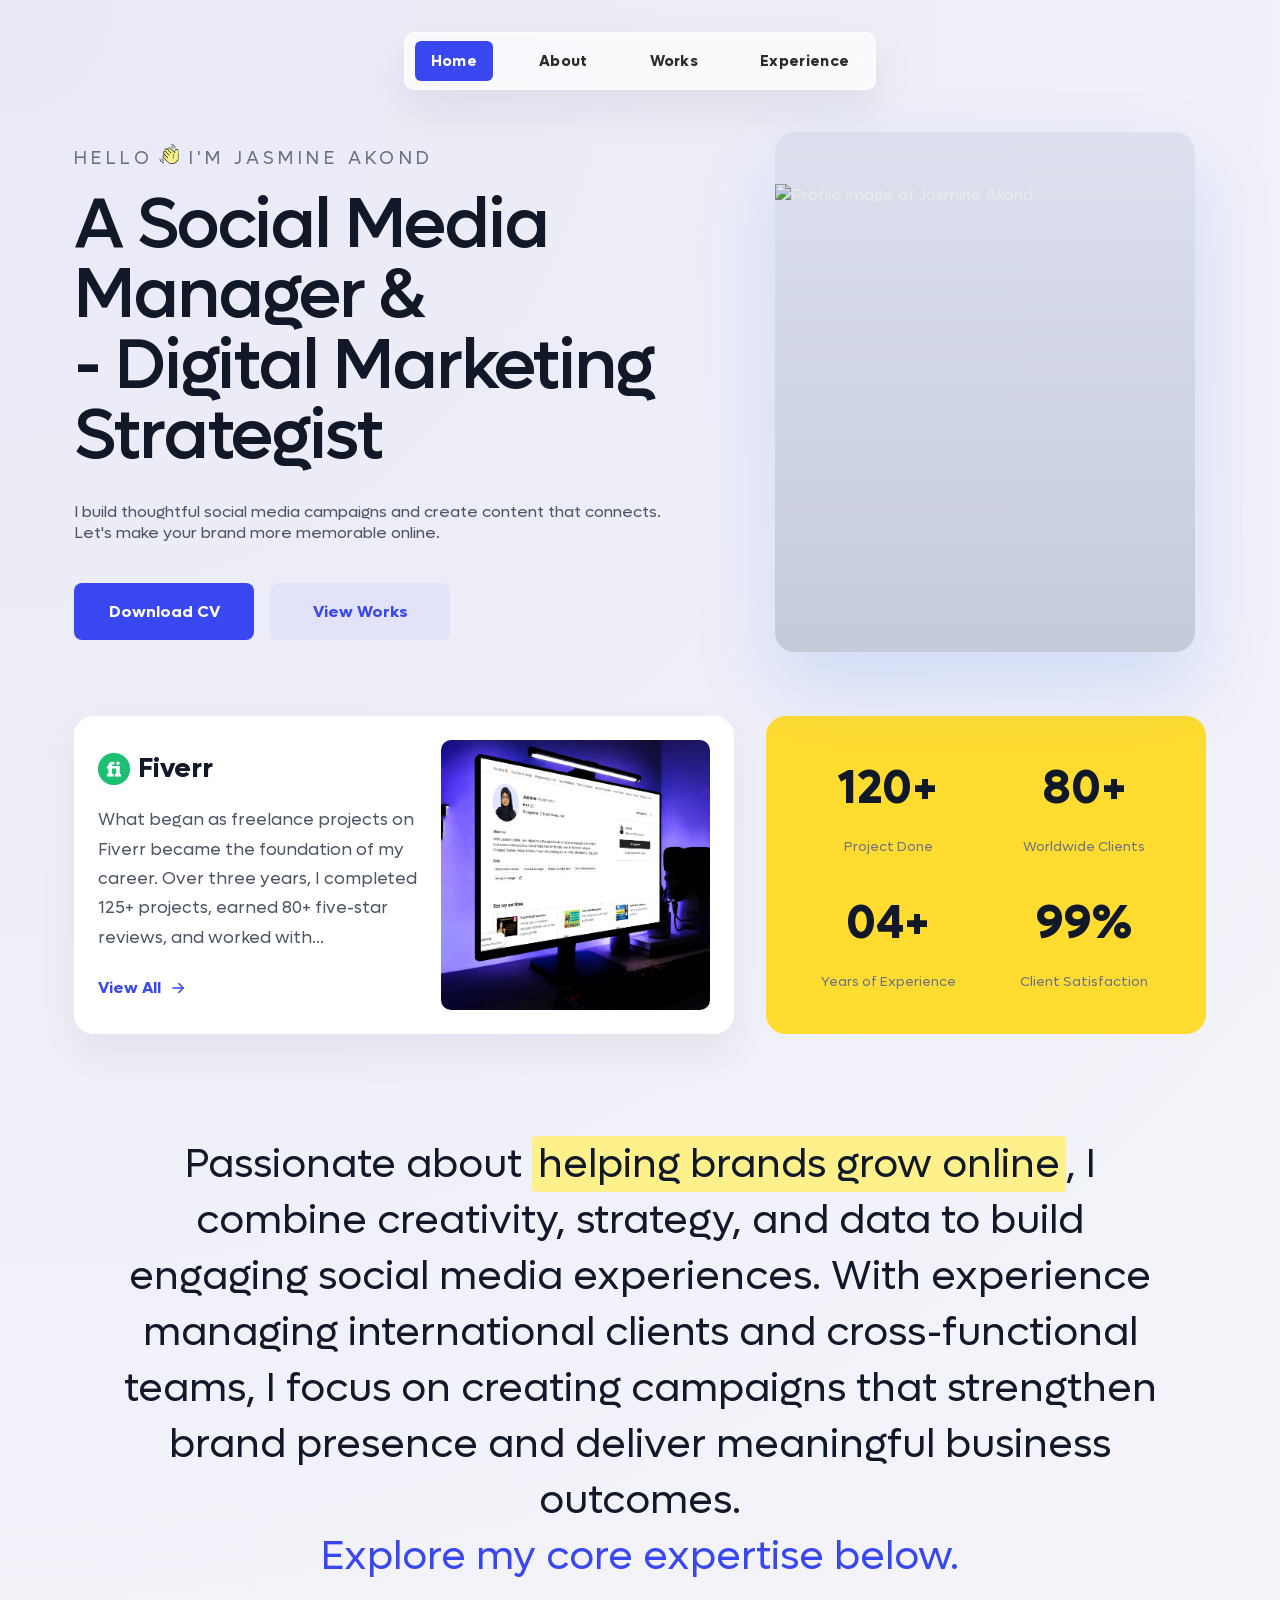
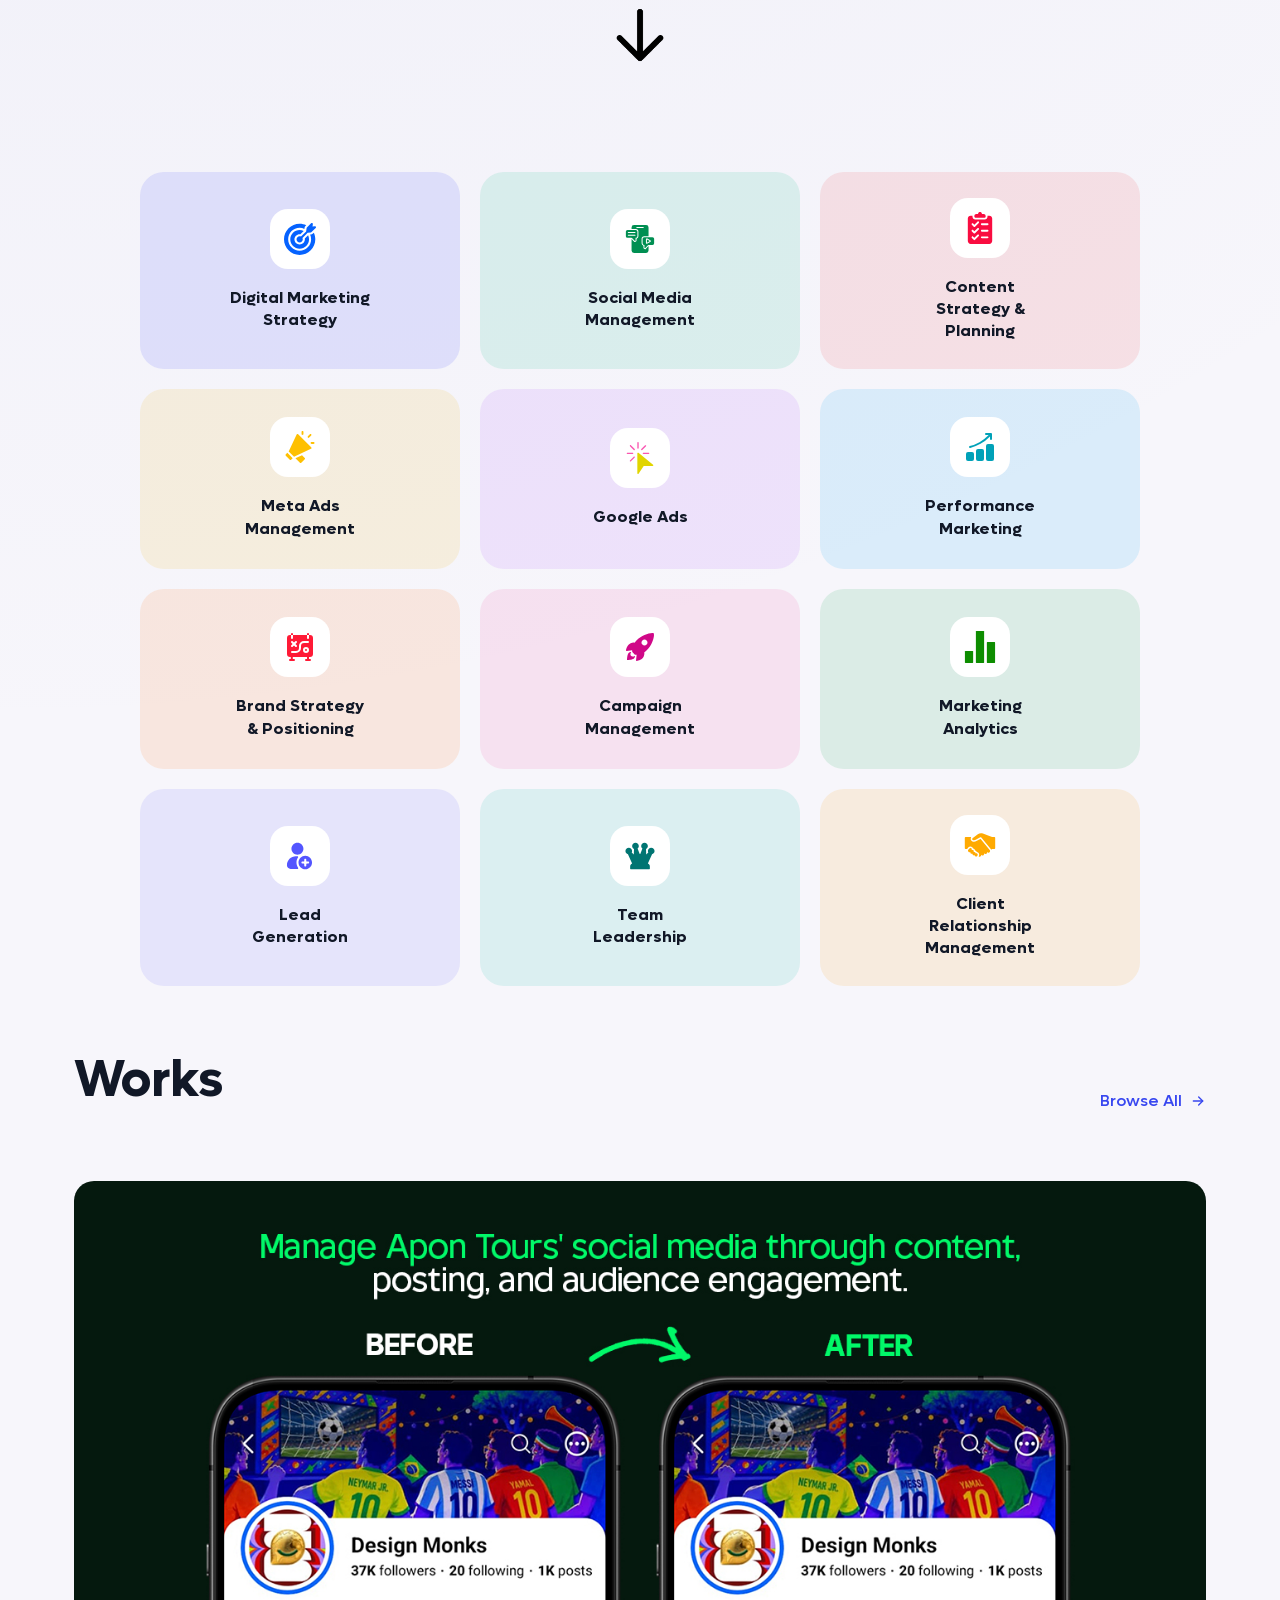
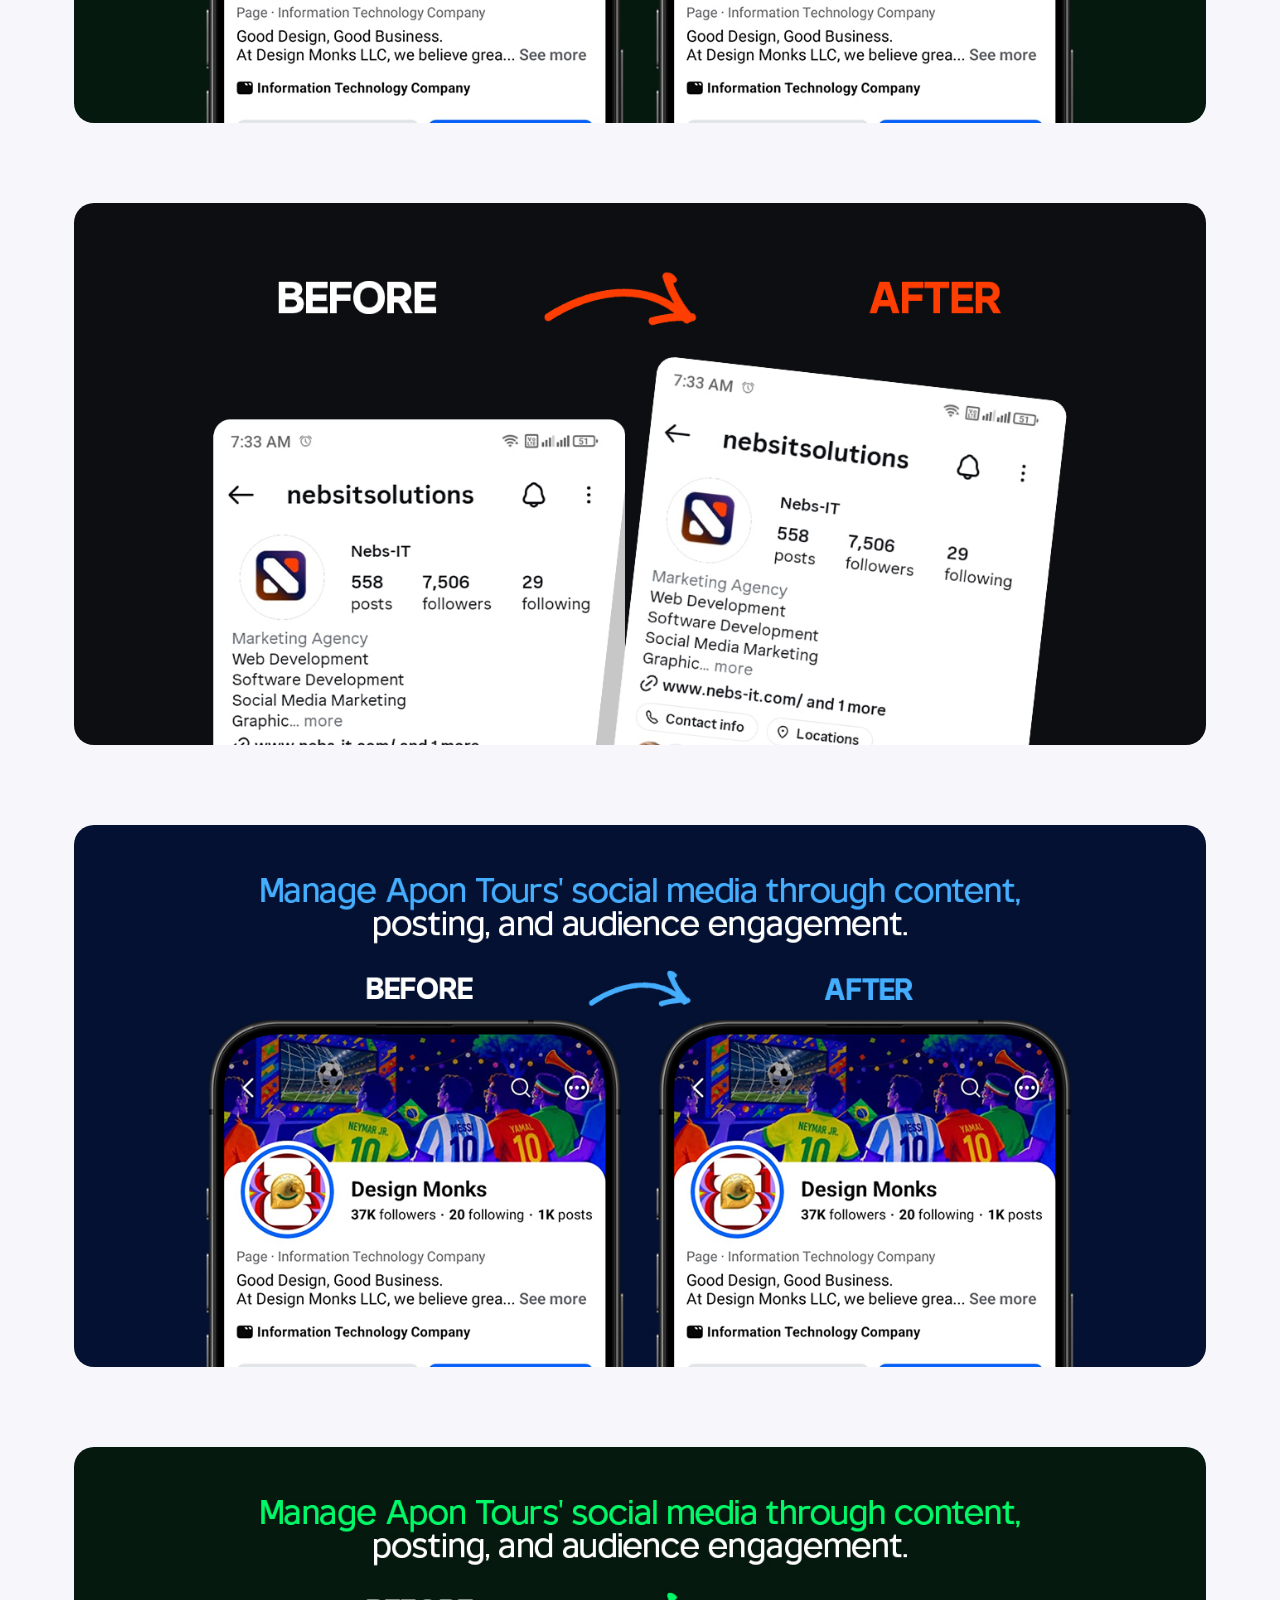
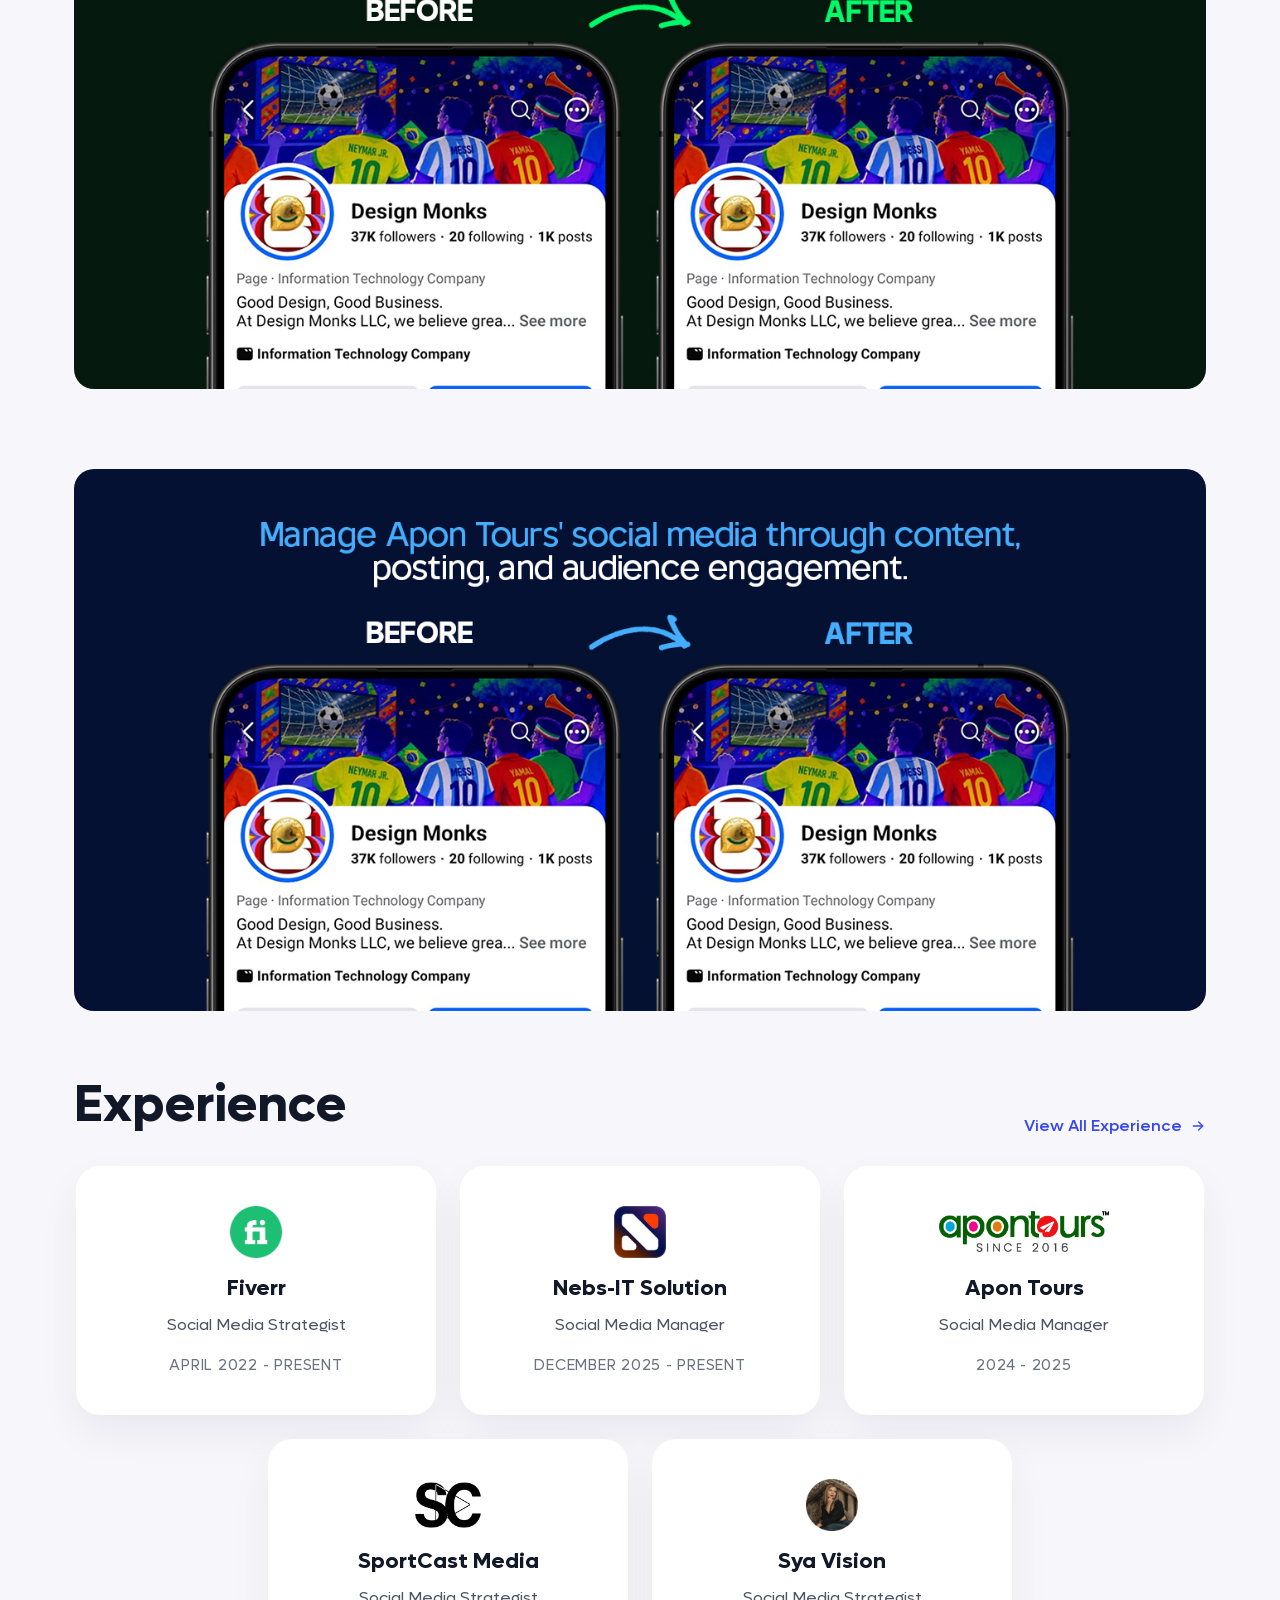
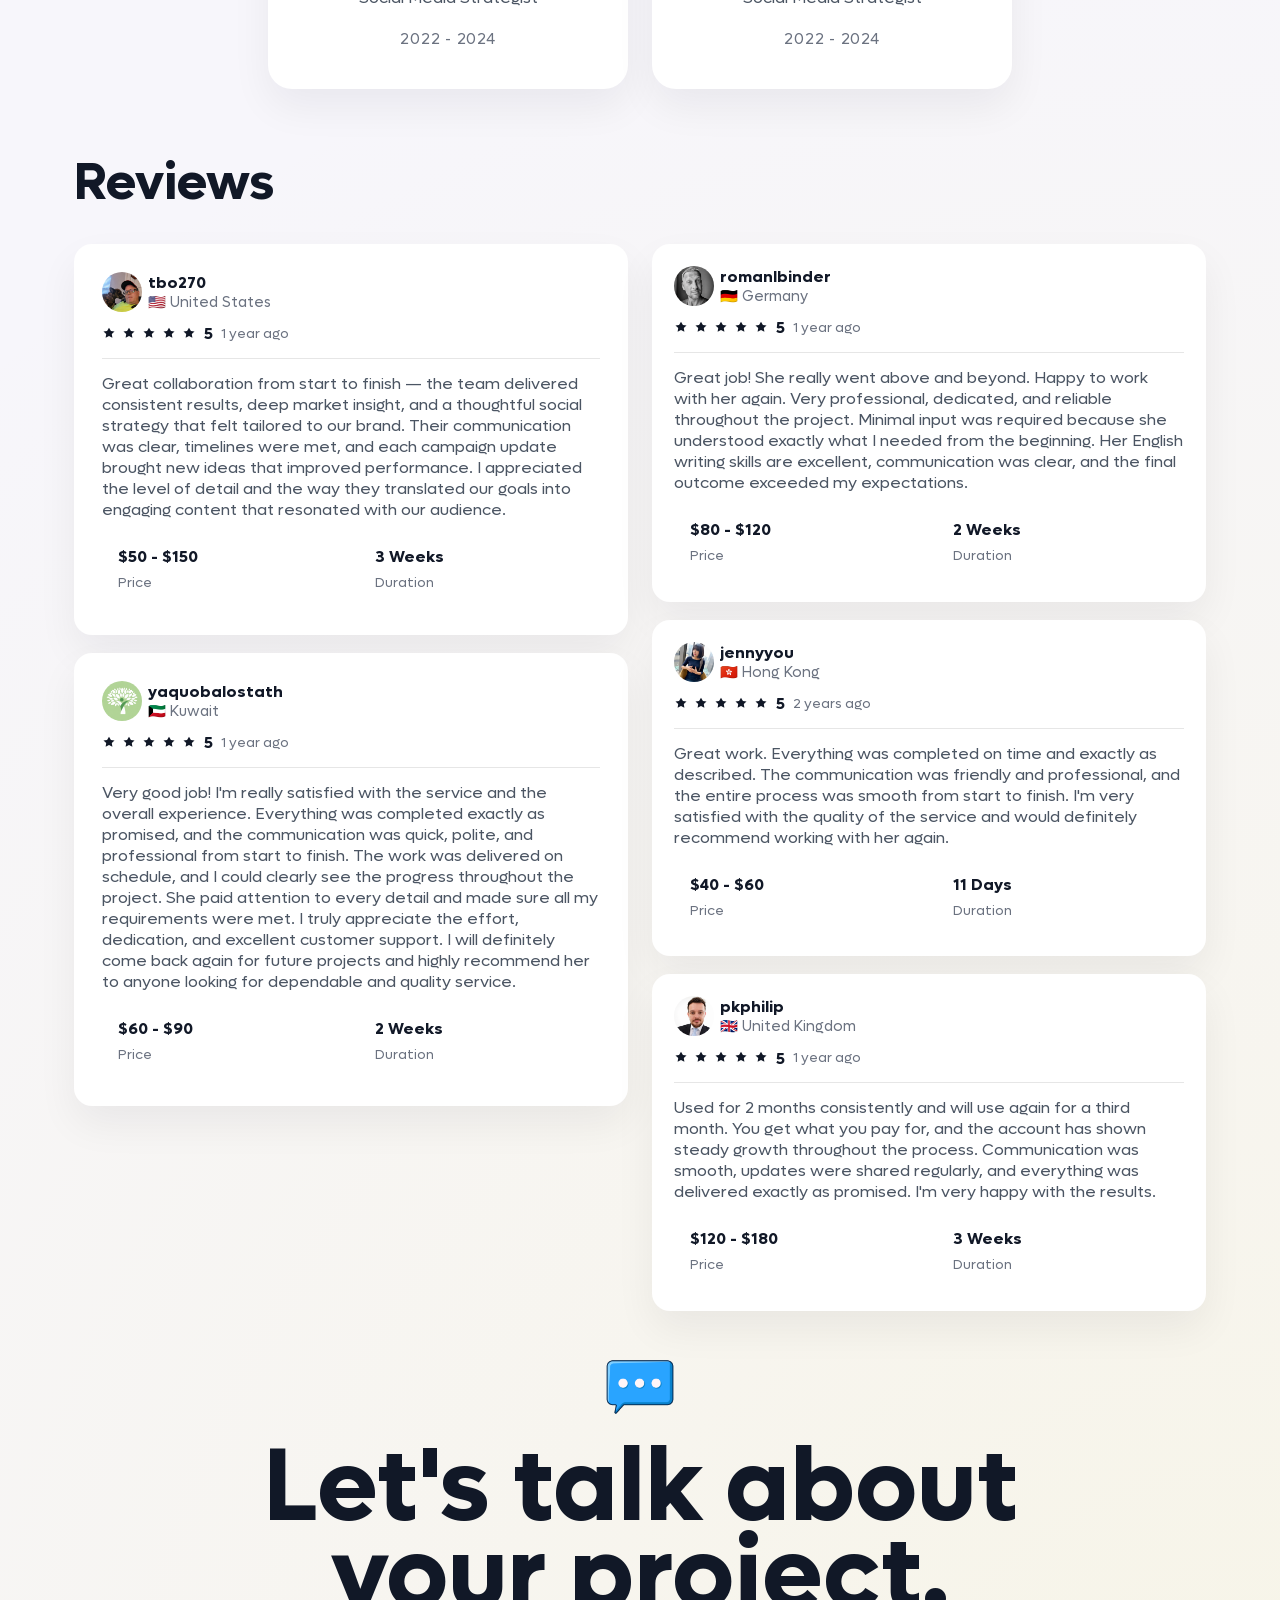
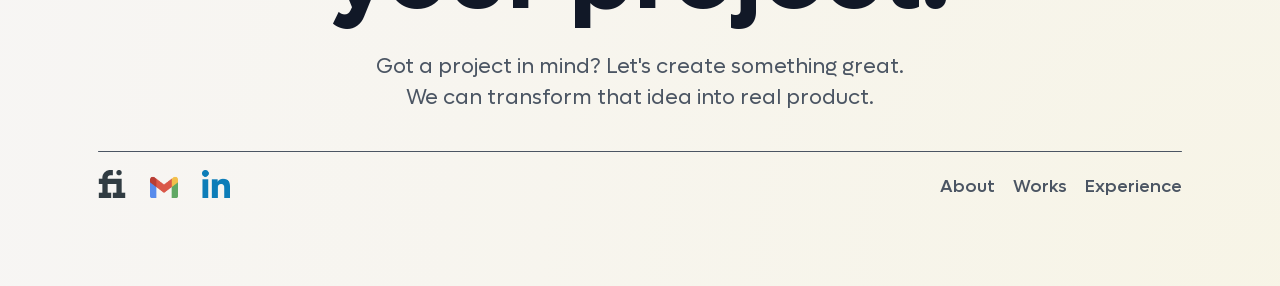
==== index.html @ 2e655951 "Initial website commit" ====
﻿<!DOCTYPE html>
<html lang="en">
  <head>
    <meta charset="UTF-8" />
    <meta name="viewport" content="width=device-width, initial-scale=1.0" />
    <title>Jasmine Akond | Social Media Manager</title>
    <link rel="preconnect" href="https://fonts.googleapis.com" />
    <link rel="preconnect" href="https://fonts.gstatic.com" crossorigin />
    <link href="https://fonts.googleapis.com/css2?family=Inter:wght@400;500;600;700;800&display=swap" rel="stylesheet" />
    <link rel="stylesheet" href="style.css" />
    <link rel="stylesheet" href="responsive.css" />
  </head>
  <body>
    <div class="page-shell home-page">
      <header class="site-header">
        <button class="menu-toggle" type="button" aria-label="Open navigation menu" aria-expanded="false" aria-controls="primary-navigation">
          <span></span>
          <span></span>
          <span></span>
        </button>
        <nav class="nav-links" id="primary-navigation">
          <a href="index.html" class="active">Home</a>
          <a href="about.html">About</a>
          <a href="works.html">Works</a>
          <a href="experience.html">Experience</a>
        </nav>
      </header>

      <main>
        <section class="hero" id="home">
          <div class="hero-copy">
            <p class="hero-intro">hello<span class="emoji"><img src="media/icons/waving-hand.png" alt="waving hand" /></span> i&apos;m jasmine akond</p>
            <h1>A Social Media Manager & <span class="headline-break"><br/> -</span> Digital Marketing Strategist</h1>
            <p class="hero-description">
              I build thoughtful social media campaigns and create content that connects.
              <br />Let&apos;s make your brand more memorable online.
            </p>
            <div class="hero-ctas">
              <a class="button" href="media/jasmine-akond.pdf" download>Download CV</a>
              <a class="button button-secondary" href="works.html">View Works</a>
            </div>
          </div>

          <div class="hero-visual">
            <div class="profile-image">
              <img src="media/profile-img.png" alt="Profile image of Jasmine Akond" />
            </div>
          </div>
        </section>

        <section class="overview-section">
          <div class="overview-cards">
            <article class="overview-card active">
              <div class="overview-card-copy">
                <div class="brand-identity">
                  <img class="brand-logo" src="media/brands/fiverr.png" alt="Fiverr logo" />
                  <span class="brand-name">Fiverr</span>
                </div>
                <p>
                  What began as freelance projects on Fiverr became the foundation of my career. Over three years, I completed 125+ projects, earned 80+ five-star reviews, and worked with international clients across multiple industries. This journey strengthened my expertise in social media strategy, content creation, Meta advertising, and performance-driven digital marketing. 
                </p>
                <a class="card-cta" href="experience.html#home">
                  View All
                  <svg class="cta-icon" viewBox="0 0 24 24" aria-hidden="true" role="img">
                    <path d="M5 12h14" stroke="currentColor" stroke-width="2" stroke-linecap="round"/>
                    <path d="m13 6 6 6-6 6" fill="none" stroke="currentColor" stroke-width="2" stroke-linecap="round" stroke-linejoin="round"/>
                  </svg>
                </a>
              </div>
              <div class="overview-card-image has-replaced" aria-label="Fiverr profile illustration">
                <img src="media/brands/fiverr-office.jpg" alt="Fiverr office" />
              </div>
            </article>

            <article class="overview-card">
              <div class="overview-card-copy">
                <div class="brand-identity">
                  <img class="brand-logo" src="media/brands/nebs-it.png" alt="Nebs-IT logo" />
                  <span class="brand-name">Nebs-IT Solution</span>
                </div>
                <p>
                  Joining Apon Tours marked an important milestone in my career as I stepped into my first leadership role as a Social Media Manager. I led the social media team, created 500+ marketing assets, managed 100+ customer inquiries, conducted 50+ client consultations, and maintained 1,000+ client records, helping strengthen the brand's online presence and improve customer engagement. 
                </p>
                <a class="card-cta" href="experience.html#nebs-heading">
                  View All
                  <svg class="cta-icon" viewBox="0 0 24 24" aria-hidden="true" role="img">
                    <path d="M5 12h14" stroke="currentColor" stroke-width="2" stroke-linecap="round"/>
                    <path d="m13 6 6 6-6 6" fill="none" stroke="currentColor" stroke-width="2" stroke-linecap="round" stroke-linejoin="round"/>
                  </svg>
                </a>
              </div>
              <div class="overview-card-image overview-card-image-alt has-replaced" aria-label="Nebs-IT Solution illustration">
                <img src="media/brands/nebs-it-office.jpg" alt="Nebs-IT office" />
              </div>
            </article>

            <article class="overview-card">
              <div class="overview-card-copy">
                <div class="brand-identity">
                  <img class="brand-logo" src="media/brands/apon-tours.png" alt="Apon Tours logo" />
                  <span class="brand-name hide-brand-text">Apon Tours</span>
                </div>
                <p>
                  At Nebs-IT Solution, I lead a 6-member creative and social media team, managing end-to-end digital marketing campaigns for multiple ventures. I have successfully delivered 100+ marketing campaigns, collaborated with cross-functional teams, and leveraged AI-powered workflows to streamline content creation, campaign planning, and brand growth across SaaS, FinTech, and EdTech industries. 
                </p>
                <a class="card-cta" href="experience.html#leadership-heading">
                  View All
                  <svg class="cta-icon" viewBox="0 0 24 24" aria-hidden="true" role="img">
                    <path d="M5 12h14" stroke="currentColor" stroke-width="2" stroke-linecap="round"/>
                    <path d="m13 6 6 6-6 6" fill="none" stroke="currentColor" stroke-width="2" stroke-linecap="round" stroke-linejoin="round"/>
                  </svg>
                </a>
              </div>
              <div class="overview-card-image has-replaced" aria-label="Apon Tours illustration">
                <img src="media/brands/apon-tours-office.jpg" alt="Apon Tours office" />
              </div>
            </article>
          </div>

          <aside class="stats-panel">
            <div class="stats-grid">
              <div class="stat-item">
                <span class="stat-number">120+</span>
                <p class="stat-label">Project Done</p>
              </div>
              <div class="stat-item">
                <span class="stat-number">80+</span>
                <p class="stat-label">Worldwide Clients</p>
              </div>
              <div class="stat-item">
                <span class="stat-number">04+</span>
                <p class="stat-label">Years of Experience</p>
              </div>
              <div class="stat-item">
                <span class="stat-number">99%</span>
                <p class="stat-label">Client Satisfaction</p>
              </div>
            </div>
          </aside>
        </section>

        <section class="about-section" id="about">
          <div class="about-copy">
            <p>Passionate about <span class="highlight-yellow">helping brands grow online</span>, I combine creativity, strategy, and data to build engaging social media experiences. With experience managing international clients and cross-functional teams, I focus on creating campaigns that strengthen brand presence and deliver meaningful business outcomes.<br /> <span class="highlight-blue">Explore my core expertise below.</span></p>
            <img class="arrow-down-icon" src="media/icons/arrow-down.png" alt="down arrow" />
          </div>
        </section>

        <section class="expertise-section">
          <div class="expertise-grid">
            <article class="expertise-card expertise-card-1">
              <div class="expertise-icon" aria-hidden="true">
                <img src="media/service/Digital-Marketing-Strategy.svg" alt="Digital Marketing Strategy icon" />
              </div>
              <p>Digital Marketing Strategy</p>
            </article>
            <article class="expertise-card expertise-card-2">
              <div class="expertise-icon" aria-hidden="true">
                <img src="media/service/Social-Media-Management.svg" alt="Social Media Management icon" />
              </div>
              <p>Social Media Management</p>
            </article>
            <article class="expertise-card expertise-card-3">
              <div class="expertise-icon" aria-hidden="true">
                <img src="media/service/Content-Strategy-&-Planning.svg" alt="Content Strategy & Planning icon" />
              </div>
              <p>Content Strategy &amp; Planning</p>
            </article>
            <article class="expertise-card expertise-card-4">
              <div class="expertise-icon" aria-hidden="true">
                <img src="media/service/Meta-Ads-Management.svg" alt="Meta Ads Management icon" />
              </div>
              <p>Meta Ads Management</p>
            </article>
            <article class="expertise-card expertise-card-5">
              <div class="expertise-icon" aria-hidden="true">
                <img src="media/service/Google-Ads-Management.svg" alt="Google Ads icon" />
              </div>
              <p>Google Ads</p>
            </article>
            <article class="expertise-card expertise-card-6">
              <div class="expertise-icon" aria-hidden="true">
                <img src="media/service/Performance-Marketing.svg" alt="Performance Marketing icon" />
              </div>
              <p>Performance Marketing</p>
            </article>
            <article class="expertise-card expertise-card-7">
              <div class="expertise-icon" aria-hidden="true">
                <img src="media/service/marketing-strategy.svg" alt="Brand Strategy & Positioning icon" />
              </div>
              <p>Brand Strategy &amp; Positioning</p>
            </article>
            <article class="expertise-card expertise-card-8">
              <div class="expertise-icon" aria-hidden="true">
                <img src="media/service/Campaign-Management.svg" alt="Campaign Management icon" />
              </div>
              <p>Campaign Management</p>
            </article>
            <article class="expertise-card expertise-card-9">
              <div class="expertise-icon" aria-hidden="true">
                <img src="media/service/Marketing-Analytics.svg" alt="Marketing Analytics icon" />
              </div>
              <p>Marketing Analytics</p>
            </article>
            <article class="expertise-card expertise-card-10">
              <div class="expertise-icon" aria-hidden="true">
                <img src="media/service/Lead-Generation.svg" alt="Lead Generation icon" />
              </div>
              <p>Lead Generation</p>
            </article>
            <article class="expertise-card expertise-card-11">
              <div class="expertise-icon" aria-hidden="true">
                <img src="media/service/Team-Leadership.svg" alt="Team Leadership icon" />
              </div>
              <p>Team Leadership</p>
            </article>
            <article class="expertise-card expertise-card-12">
              <div class="expertise-icon" aria-hidden="true">
                <img src="media/service/Client-Relationship-Management.svg" alt="Client Relationship Management icon" />
              </div>
              <p>Client Relationship Management</p>
            </article>
          </div>
        </section>

        <section class="portfolio-section" id="works">
          <div class="portfolio-header">
            <h2 class="portfolio-title">Works</h2>
            <a href="works.html" class="experience-cta">
              Browse All
              <svg width="16" height="16" viewBox="0 0 24 24" fill="none" aria-hidden="true" xmlns="http://www.w3.org/2000/svg">
                <path d="M5 12H19" stroke="currentColor" stroke-width="2" stroke-linecap="round"/>
                <path d="M13 6L19 12L13 18" stroke="currentColor" stroke-width="2" stroke-linecap="round" stroke-linejoin="round"/>
              </svg>
            </a>
          </div>

          <div class="portfolio-grid">
            <article class="portfolio-card">
              <div class="portfolio-image">
                <img src="media/portfolio/apon_tours_v2.jpg" alt="Apon Tours portfolio image" />
              </div>
            </article>
            <article class="portfolio-card">
              <div class="portfolio-image">
                <img src="media/portfolio/nebs_it_solution.jpg" alt="Nebs IT Solution portfolio image" />
              </div>
            </article>
            <article class="portfolio-card">
              <div class="portfolio-image">
                <img src="media/portfolio/design_monks.jpg" alt="Design Monks portfolio image" />
              </div>
            </article>
            <article class="portfolio-card">
              <div class="portfolio-image">
                <img src="media/portfolio/apon_tours_v2.jpg" alt="Apon Tours portfolio image" />
              </div>
            </article>
            <article class="portfolio-card">
              <div class="portfolio-image">
                <img src="media/portfolio/design_monks.jpg" alt="Design Monks portfolio image" />
              </div>
            </article>
          </div>
        </section>

        <section class="experience-section" id="experience">
          <div class="experience-header">
            <div>
              <h2 class="experience-title">Experience</h2>
            </div>
            <a class="experience-cta" href="experience.html#experience">
              View All Experience
              <svg width="16" height="16" viewBox="0 0 24 24" fill="none" aria-hidden="true" xmlns="http://www.w3.org/2000/svg">
                <path d="M5 12H19" stroke="currentColor" stroke-width="2" stroke-linecap="round"/>
                <path d="M13 6L19 12L13 18" stroke="currentColor" stroke-width="2" stroke-linecap="round" stroke-linejoin="round"/>
              </svg>
            </a>
          </div>

          <div class="experience-grid">
            <article class="experience-card">
              <div class="experience-logo"><img src="media/brands/fiverr.png" alt="Fiverr logo" /></div>
              <h3>Fiverr</h3>
              <p class="experience-role">Social Media Strategist</p>
              <p class="experience-duration">April 2022 - Present</p>
            </article>
            <article class="experience-card">
              <div class="experience-logo"><img src="media/brands/nebs-it.png" alt="Nebs-IT Solution logo" /></div>
              <h3>Nebs-IT Solution</h3>
              <p class="experience-role">Social Media Manager</p>
              <p class="experience-duration">December 2025 - Present</p>
            </article>
            <article class="experience-card experience-card--hide-name">
              <div class="experience-logo"><img src="media/brands/apon-tours.png" alt="Apon Tours logo" /></div>
              <h3>Apon Tours</h3>
              <p class="experience-role">Social Media Manager</p>
              <p class="experience-duration">2024 - 2025</p>
            </article>
            <article class="experience-card">
              <div class="experience-logo"><img src="media/brands/sportcast-media.png" alt="SportCast Media logo" /></div>
              <h3>SportCast Media</h3>
              <p class="experience-role">Social Media Strategist</p>
              <p class="experience-duration">2022 - 2024</p>
            </article>
            <article class="experience-card">
              <div class="experience-logo"><img src="media/brands/sya-vision.png" alt="Sya Vision logo" /></div>
              <h3>Sya Vision</h3>
              <p class="experience-role">Social Media Strategist</p>
              <p class="experience-duration">2022 - 2024</p>
            </article>
          </div>
        </section>

        <section class="reviews-section" id="reviews">
          <div class="reviews-header">
            <h2 class="reviews-title">Reviews</h2>
          </div>

          <div class="reviews-grid">
            <div class="reviews-left">
              <article class="review-card">
                <div class="review-top">
                  <img class="review-avatar" src="media/review/tbo270.png" alt="Reviewer" />
                  <div class="review-meta">
                      <div class="review-name">tbo270</div>
                      <div class="review-country">🇺🇸 United States</div>
                  </div>
                </div>
                <div class="review-rating">
                  <div class="review-stars">
                    <svg viewBox="0 0 24 24" aria-hidden="true"><path class="star-fill" d="M12 17.3 6.2 20l1-6.1L2.5 9.5l6.2-.9L12 3l3.3 5.6 6.2.9-4.7 4.4L17.8 20z"/></svg>
                    <svg viewBox="0 0 24 24" aria-hidden="true"><path class="star-fill" d="M12 17.3 6.2 20l1-6.1L2.5 9.5l6.2-.9L12 3l3.3 5.6 6.2.9-4.7 4.4L17.8 20z"/></svg>
                    <svg viewBox="0 0 24 24" aria-hidden="true"><path class="star-fill" d="M12 17.3 6.2 20l1-6.1L2.5 9.5l6.2-.9L12 3l3.3 5.6 6.2.9-4.7 4.4L17.8 20z"/></svg>
                    <svg viewBox="0 0 24 24" aria-hidden="true"><path class="star-fill" d="M12 17.3 6.2 20l1-6.1L2.5 9.5l6.2-.9L12 3l3.3 5.6 6.2.9-4.7 4.4L17.8 20z"/></svg>
                    <svg viewBox="0 0 24 24" aria-hidden="true"><path class="star-fill" d="M12 17.3 6.2 20l1-6.1L2.5 9.5l6.2-.9L12 3l3.3 5.6 6.2.9-4.7 4.4L17.8 20z"/></svg>
                  </div>
                  <span class="reviews-score-inline">5</span>
                  <span class="review-time">1 year ago</span>
                </div>
                <hr class="review-divider" />
                <p class="review-text">Great collaboration from start to finish — the team delivered consistent results, deep market insight, and a thoughtful social strategy that felt tailored to our brand. Their communication was clear, timelines were met, and each campaign update brought new ideas that improved performance. I appreciated the level of detail and the way they translated our goals into engaging content that resonated with our audience.</p>
                <div class="review-stats">
                  <div class="stat">
                    <div class="stat-value">$50 - $150</div>
                    <div class="stat-label">Price</div>
                  </div>
                  <div class="stat">
                    <div class="stat-value">3 Weeks</div>
                    <div class="stat-label">Duration</div>
                  </div>
                </div>
              </article>

              <article class="review-card">
                <div class="review-top">
                  <img class="review-avatar" src="media/review/yaquobalostath.png" alt="Reviewer" />
                  <div class="review-meta">
                    <div class="review-name">yaquobalostath</div>
                    <div class="review-country">🇰🇼 Kuwait</div>
                  </div>
                </div>
                <div class="review-rating">
                  <div class="review-stars">
                    <svg viewBox="0 0 24 24" aria-hidden="true"><path class="star-fill" d="M12 17.3 6.2 20l1-6.1L2.5 9.5l6.2-.9L12 3l3.3 5.6 6.2.9-4.7 4.4L17.8 20z"/></svg>
                    <svg viewBox="0 0 24 24" aria-hidden="true"><path class="star-fill" d="M12 17.3 6.2 20l1-6.1L2.5 9.5l6.2-.9L12 3l3.3 5.6 6.2.9-4.7 4.4L17.8 20z"/></svg>
                    <svg viewBox="0 0 24 24" aria-hidden="true"><path class="star-fill" d="M12 17.3 6.2 20l1-6.1L2.5 9.5l6.2-.9L12 3l3.3 5.6 6.2.9-4.7 4.4L17.8 20z"/></svg>
                    <svg viewBox="0 0 24 24" aria-hidden="true"><path class="star-fill" d="M12 17.3 6.2 20l1-6.1L2.5 9.5l6.2-.9L12 3l3.3 5.6 6.2.9-4.7 4.4L17.8 20z"/></svg>
                    <svg viewBox="0 0 24 24" aria-hidden="true"><path class="star-fill" d="M12 17.3 6.2 20l1-6.1L2.5 9.5l6.2-.9L12 3l3.3 5.6 6.2.9-4.7 4.4L17.8 20z"/></svg>
                  </div>
                  <span class="reviews-score-inline">5</span>
                  <span class="review-time">1 year ago</span>
                </div>
                <hr class="review-divider" />
                <p class="review-text">Very good job! I'm really satisfied with the service and the overall experience. Everything was completed exactly as promised, and the communication was quick, polite, and professional from start to finish. The work was delivered on schedule, and I could clearly see the progress throughout the project. She paid attention to every detail and made sure all my requirements were met. I truly appreciate the effort, dedication, and excellent customer support. I will definitely come back again for future projects and highly recommend her to anyone looking for dependable and quality service.</p>
                <div class="review-stats">
                  <div class="stat">
                    <div class="stat-value">$60 - $90</div>
                    <div class="stat-label">Price</div>
                  </div>
                  <div class="stat">
                    <div class="stat-value">2 Weeks</div>
                    <div class="stat-label">Duration</div>
                  </div>
                </div>
              </article>
            </div>

            <div class="reviews-right">
              <article class="review-card small">
                <div class="review-top">
                  <img class="review-avatar" src="media/review/romanlbinder.png" alt="Reviewer" />
                  <div class="review-meta">
                    <div class="review-name">romanlbinder</div>
                    <div class="review-country">🇩🇪 Germany</div>
                  </div>
                </div>
                <div class="review-rating">
                  <div class="review-stars">
                    <svg viewBox="0 0 24 24" aria-hidden="true"><path class="star-fill" d="M12 17.3 6.2 20l1-6.1L2.5 9.5l6.2-.9L12 3l3.3 5.6 6.2.9-4.7 4.4L17.8 20z"/></svg>
                    <svg viewBox="0 0 24 24" aria-hidden="true"><path class="star-fill" d="M12 17.3 6.2 20l1-6.1L2.5 9.5l6.2-.9L12 3l3.3 5.6 6.2.9-4.7 4.4L17.8 20z"/></svg>
                    <svg viewBox="0 0 24 24" aria-hidden="true"><path class="star-fill" d="M12 17.3 6.2 20l1-6.1L2.5 9.5l6.2-.9L12 3l3.3 5.6 6.2.9-4.7 4.4L17.8 20z"/></svg>
                    <svg viewBox="0 0 24 24" aria-hidden="true"><path class="star-fill" d="M12 17.3 6.2 20l1-6.1L2.5 9.5l6.2-.9L12 3l3.3 5.6 6.2.9-4.7 4.4L17.8 20z"/></svg>
                    <svg viewBox="0 0 24 24" aria-hidden="true"><path class="star-fill" d="M12 17.3 6.2 20l1-6.1L2.5 9.5l6.2-.9L12 3l3.3 5.6 6.2.9-4.7 4.4L17.8 20z"/></svg>
                  </div>
                  <span class="reviews-score-inline">5</span>
                  <span class="review-time">1 year ago</span>
                </div>
                <hr class="review-divider" />
                <p class="review-text">Great job! She really went above and beyond. Happy to work with her again. Very professional, dedicated, and reliable throughout the project. Minimal input was required because she understood exactly what I needed from the beginning. Her English writing skills are excellent, communication was clear, and the final outcome exceeded my expectations.</p>
                <div class="review-stats">
                  <div class="stat">
                    <div class="stat-value">$80 - $120</div>
                    <div class="stat-label">Price</div>
                  </div>
                  <div class="stat">
                    <div class="stat-value">2 Weeks</div>
                    <div class="stat-label">Duration</div>
                  </div>
                </div>
              </article>

              <article class="review-card small">
                <div class="review-top">
                  <img class="review-avatar" src="media/review/jennyyou.png" alt="Reviewer" />
                  <div class="review-meta">
                    <div class="review-name">jennyyou</div>
                    <div class="review-country">🇭🇰 Hong Kong</div>
                  </div>
                </div>
                <div class="review-rating">
                  <div class="review-stars">
                    <svg viewBox="0 0 24 24" aria-hidden="true"><path class="star-fill" d="M12 17.3 6.2 20l1-6.1L2.5 9.5l6.2-.9L12 3l3.3 5.6 6.2.9-4.7 4.4L17.8 20z"/></svg>
                    <svg viewBox="0 0 24 24" aria-hidden="true"><path class="star-fill" d="M12 17.3 6.2 20l1-6.1L2.5 9.5l6.2-.9L12 3l3.3 5.6 6.2.9-4.7 4.4L17.8 20z"/></svg>
                    <svg viewBox="0 0 24 24" aria-hidden="true"><path class="star-fill" d="M12 17.3 6.2 20l1-6.1L2.5 9.5l6.2-.9L12 3l3.3 5.6 6.2.9-4.7 4.4L17.8 20z"/></svg>
                    <svg viewBox="0 0 24 24" aria-hidden="true"><path class="star-fill" d="M12 17.3 6.2 20l1-6.1L2.5 9.5l6.2-.9L12 3l3.3 5.6 6.2.9-4.7 4.4L17.8 20z"/></svg>
                    <svg viewBox="0 0 24 24" aria-hidden="true"><path class="star-fill" d="M12 17.3 6.2 20l1-6.1L2.5 9.5l6.2-.9L12 3l3.3 5.6 6.2.9-4.7 4.4L17.8 20z"/></svg>
                  </div>
                  <span class="reviews-score-inline">5</span>
                  <span class="review-time">2 years ago</span>
                </div>
                <hr class="review-divider" />
                <p class="review-text">Great work. Everything was completed on time and exactly as described. The communication was friendly and professional, and the entire process was smooth from start to finish. I'm very satisfied with the quality of the service and would definitely recommend working with her again.</p>
                <div class="review-stats">
                  <div class="stat">
                    <div class="stat-value">$40 - $60</div>
                    <div class="stat-label">Price</div>
                  </div>
                  <div class="stat">
                    <div class="stat-value">11 Days</div>
                    <div class="stat-label">Duration</div>
                  </div>
                </div>
              </article>

              <article class="review-card small">
                <div class="review-top">
                  <img class="review-avatar" src="media/review/pkphilip.png" alt="Reviewer" />
                  <div class="review-meta">
                    <div class="review-name">pkphilip</div>
                    <div class="review-country">🇬🇧 United Kingdom</div>
                  </div>
                </div>
                <div class="review-rating">
                  <div class="review-stars">
                    <svg viewBox="0 0 24 24" aria-hidden="true"><path class="star-fill" d="M12 17.3 6.2 20l1-6.1L2.5 9.5l6.2-.9L12 3l3.3 5.6 6.2.9-4.7 4.4L17.8 20z"/></svg>
                    <svg viewBox="0 0 24 24" aria-hidden="true"><path class="star-fill" d="M12 17.3 6.2 20l1-6.1L2.5 9.5l6.2-.9L12 3l3.3 5.6 6.2.9-4.7 4.4L17.8 20z"/></svg>
                    <svg viewBox="0 0 24 24" aria-hidden="true"><path class="star-fill" d="M12 17.3 6.2 20l1-6.1L2.5 9.5l6.2-.9L12 3l3.3 5.6 6.2.9-4.7 4.4L17.8 20z"/></svg>
                    <svg viewBox="0 0 24 24" aria-hidden="true"><path class="star-fill" d="M12 17.3 6.2 20l1-6.1L2.5 9.5l6.2-.9L12 3l3.3 5.6 6.2.9-4.7 4.4L17.8 20z"/></svg>
                    <svg viewBox="0 0 24 24" aria-hidden="true"><path class="star-fill" d="M12 17.3 6.2 20l1-6.1L2.5 9.5l6.2-.9L12 3l3.3 5.6 6.2.9-4.7 4.4L17.8 20z"/></svg>
                  </div>
                  <span class="reviews-score-inline">5</span>
                  <span class="review-time">1 year ago</span>
                </div>
                <hr class="review-divider" />
                <p class="review-text">Used for 2 months consistently and will use again for a third month. You get what you pay for, and the account has shown steady growth throughout the process. Communication was smooth, updates were shared regularly, and everything was delivered exactly as promised. I'm very happy with the results.</p>
                <div class="review-stats">
                  <div class="stat">
                    <div class="stat-value">$120 - $180</div>
                    <div class="stat-label">Price</div>
                  </div>
                  <div class="stat">
                    <div class="stat-value">3 Weeks</div>
                    <div class="stat-label">Duration</div>
                  </div>
                </div>
              </article>
            </div>
          </div>

          
        </section>

        <!-- Minimal footer: message icon + heading (icons & quicklinks removed) -->
        <footer class="minimal-footer">
          <div class="minimal-footer-inner">
            <img class="footer-msg-icon" src="media/icons/message.png" alt="message" />
            <h2 class="minimal-footer-heading">
              <span class="line1">Let&apos;s talk about</span>
              <span class="line2">your project.</span>
            </h2>
            <p class="minimal-footer-sub">
              <span class="sub-line sub-line-1">Got a project in mind? Let's create something great.</span>
              <span class="sub-line sub-line-2">We can transform that idea into real product.</span>
            </p>
             <div class="minimal-divider" aria-hidden="true"></div>

             <div class="footer-extras">
               <div class="footer-extras-inner">
                <div class="footer-left">
                  <a href="https://fiverr.com/jasmineakond" target="_blank" rel="noopener noreferrer" class="social-icon" aria-label="Fiverr"><img src="media/icons/fiverr.png" alt="Fiverr" /></a>
                  <a href="mailto:mahinakond1@gmail.com" class="social-icon" aria-label="Email"><img src="media/icons/email.png" alt="Email" /></a>
                  <a href="https://linkedin.com/in/jasmineakond" target="_blank" rel="noopener noreferrer" class="social-icon" aria-label="LinkedIn"><img src="media/icons/linkedin.png" alt="LinkedIn" /></a>
                </div>
                 <div class="footer-right">
                   <nav class="quicklinks">
                     <a href="about.html">About</a>
                     <a href="works.html">Works</a>
                     <a href="experience.html">Experience</a>
                   </nav>
                 </div>
               </div>
             </div>
          </div>
        </footer>
      </main>
    </div>
    <script src="script.js"></script>
  </body>
</html>
---- style.css ----
﻿@font-face {
  font-family: 'Lufga';
  src: url('media/fonts/lufga/LufgaRegular.ttf') format('truetype');
  font-weight: 400;
  font-style: normal;
  font-display: swap;
}

@font-face {
  font-family: 'Lufga';
  src: url('media/fonts/lufga/LufgaMedium.ttf') format('truetype');
  font-weight: 500;
  font-style: normal;
  font-display: swap;
}

.footer-row {
  max-width: 1180px;
  margin: 0 auto 40px;
  display: flex;
  align-items: flex-end;
  justify-content: space-between;
  gap: 20px;
  padding: 0;
  width: 100%;
}
.footer-icons { display: flex; gap: 18px; align-items: flex-end; }
.footer-icons .icon-link img { height: 64px; width: auto; display: block; }
.footer-icons .icon-link svg.icon-svg { width: 64px; height: auto; display: block; color: var(--color-muted); }
.footer-icons .icon-link:hover svg.icon-svg { color: var(--color-primary); }
.footer-quicklinks { display: flex; gap: 20px; align-items: center; justify-content: flex-end; }
.footer-quicklinks a { color: var(--color-muted); text-decoration: none; font-weight: 600; }
.footer-quicklinks a:hover { color: var(--color-primary); }

@font-face {
  font-family: 'Lufga';
  src: url('media/fonts/lufga/LufgaBold.ttf') format('truetype');
  font-weight: 700;
  font-style: normal;
  font-display: swap;
}

@font-face {
  font-family: 'OTitlito';
  src: url('media/fonts/Otilito/TBJOtilito-Light.woff2') format('woff2'),
    url('media/fonts/Otilito/TBJOtilito-Light.woff') format('woff');
  font-weight: 300;
  font-style: normal;
  font-display: swap;
}

@font-face {
  font-family: 'OTitlito';
  src: url('media/fonts/Otilito/TBJOtilito-Regular.woff2') format('woff2'),
    url('media/fonts/Otilito/TBJOtilito-Regular.woff') format('woff');
  font-weight: 400;
  font-style: normal;
  font-display: swap;
}

@font-face {
  font-family: 'OTitlito';
  src: url('media/fonts/Otilito/TBJOtilito-Bold.woff2') format('woff2'),
    url('media/fonts/Otilito/TBJOtilito-Bold.woff') format('woff');
  font-weight: 700;
  font-style: normal;
  font-display: swap;
}

:root {
  color-scheme: dark;
  --font-body: 'Lufga', 'Inter', sans-serif;
  --font-heading: 'Lufga', 'Inter', sans-serif;
  --font-heading-alt: 'OTitlito', 'Inter', sans-serif;
  --font-size-base: 16px;
  --line-height-base: 1.5;
  --color-text: #111;
  --color-heading: #111827;
  --color-muted: #4b5563;
  --color-muted-strong: #6b7280;
  --color-link: #2b2b2b;
  --color-bg: #f7f6fb;
  --color-surface: #ffffff;
  --color-surface-alt: #eef2ff;
  --color-primary: #3847f0;
  --color-primary-hover: #2f3cd0;
  --color-border-soft: rgba(255, 255, 255, 0.75);
  --color-border-strong: rgba(148, 163, 184, 0.24);
  --radius-full: 999px;
  --radius-card: 36px;
  --radius-lg: 32px;
  --radius-md: 28px;
  --shadow-xl: 0 36px 80px rgba(59, 130, 246, 0.18);
  --shadow-lg: 0 18px 40px rgba(15, 23, 42, 0.06);
  --shadow-soft: 0 18px 45px rgba(15, 23, 42, 0.08);
}
* {
  box-sizing: border-box;
}
body {
  margin: 0;
  min-height: 100vh;
  font-family: var(--font-body);
  background: radial-gradient(circle at top left, rgba(130, 144, 209, 0.12), transparent 28%),
    radial-gradient(circle at bottom right, rgba(248, 235, 113, 0.15), transparent 24%),
    var(--color-bg);
}
.page-shell {
  max-width: 1180px;
  margin: 0 auto;
  padding: 32px 24px 64px;
}
.site-header {
  position: sticky;
  top: 24px;
  z-index: 1000;
  display: flex;
  justify-content: center;
  backdrop-filter: blur(14px);
  background: rgba(255, 255, 255, 0.7);
  border: 1px solid var(--color-border-soft);
  border-radius: 10px;
  padding: 8px 10px;
  margin: 0 auto 42px;
  width: fit-content;
  box-shadow: var(--shadow-soft);
}
.menu-toggle {
  display: none;
}
.nav-links {
  display: flex;
  gap: 30px;
}
.nav-links a {
  color: var(--color-link);
  text-decoration: none;
  font-weight: 600;
  letter-spacing: 0.02em;
  padding: 10px 16px;
  border-radius: 6px;
  transition: background 0.2s ease, color 0.2s ease;
  font-size: 0.95rem;
}

.nav-links a:hover {
  background: rgba(56, 71, 240, 0.12);
  color: #3847f0;
}

.nav-links a.active {
  background: var(--color-primary);
  color: #ffffff;
}
.hero {
  display: grid;
  grid-template-columns: 1.2fr 0.8fr;
  gap: 28px;
  align-items: center;
  margin-bottom: 64px;
}
.hero-copy {
  max-width: 640px;
}
.hero-intro {
  margin: 0 0 20px;
  text-transform: uppercase;
  letter-spacing: 0.24em;
  font-size: 1.15rem;
  color: var(--color-muted-strong);
}
.hero-intro .emoji {
  margin-left: 6px;
  display: inline-flex;
  align-items: center;
}
.hero-intro .emoji img {
  width: 20px;
  height: 20px;
  display: block;
}
.hero h1 {
  margin: 0;
  font-family: var(--font-heading);
  font-size: clamp(3.2rem, 4.5vw, 4.8rem);
  line-height: 1.0;
  letter-spacing: -0.03em;
  font-weight: 500;
  color: var(--color-heading);
}
.about-headline-profile {
  display: inline-block;
  width: 50px;
  height: 50px;
  margin-left: 8px;
  margin-right: 8px;
  vertical-align: text-top;
  transform: translateY(18px);
  background-image: url('media/hijab-girl.svg');
  background-repeat: no-repeat;
  background-position: center center;
  background-size: contain;
  border-radius: 8px;
  background-color: transparent;
  overflow: hidden;
}

.about-headline-name {
  color: #3847f0;
}

.button {
  display: inline-flex;
  align-items: center;
  justify-content: center;
  background: var(--color-primary);
  color: #fff;
  border-radius: 8px;
  padding: 18px 20px;
  min-width: 180px;
  text-decoration: none;
  font-weight: 700;
  transition: transform 0.2s ease, background 0.2s ease;
}
.button:hover {
  transform: translateY(-1px);
  background: var(--color-primary-hover);
}
.button.button-secondary {
  background: #e2e3f8;
  color: #3847f0;
}
.button.button-secondary:hover {
  background: #d3d5f8;
}
.card-cta {
  display: inline-flex;
  align-items: center;
  justify-content: flex-start;
  background: transparent;
  color: var(--color-primary);
  border-radius: 8px;
  padding: 0;
  min-width: 0;
  text-decoration: none;
  font-weight: 700;
  transition: transform 0.2s ease, color 0.2s ease;
  gap: 8px;
}
.card-cta:hover {
  transform: translateY(-1px);
  color: var(--color-primary-hover);
}
.cta-icon {
  width: 18px;
  height: 18px;
  display: block;
  transition: transform 0.2s ease;
}
.card-cta:hover .cta-icon {
  transform: translateX(4px);
}
.hero-description {
  margin: 30px 0 0;
  color: #4b5563;
}
.hero-ctas {
  margin-top: 40px;
  display: flex;
  flex-wrap: wrap;
  gap: 16px;
}
.hero.hero-center .hero-ctas {
  justify-content: center;
}
.about-page .hero.hero-center {
  grid-template-columns: 1fr;
  text-align: center;
}
.about-page .hero.hero-center .hero-copy {
  width: 100%;
  max-width: none;
  margin: 0 auto;
}
.works-page .hero {
  grid-template-columns: 1fr;
  text-align: center;
}
.works-page .hero-copy {
  width: 100%;
  max-width: none;
  margin: 0 auto;
}
.works-page .hero-description {
  max-width: 720px;
  margin-left: auto;
  margin-right: auto;
}
.experience-page .hero {
  grid-template-columns: 1fr;
  text-align: center;
}
.experience-page .hero-copy {
  width: 100%;
  max-width: none;
  margin: 0 auto;
}
.experience-page .fiverr-highlight {
  color: #1dbf73;
}
.experience-page .hero-description {
  width: 100%;
  max-width: none;
  font-size: 1.3rem;
  margin-left: auto;
  margin-right: auto;
}
.experience-page .experience-journey-image {
  width: 100%;
  margin-bottom: 64px;
  overflow: hidden;
  border-radius: 20px;
}
.experience-page .experience-journey-image img {
  display: block;
  width: 100%;
  height: auto;
}
.experience-page .experience-detail {
  margin-bottom: 64px;
  text-align: center;
}
.experience-page .experience-detail h2 {
  max-width: 1000px;
  margin: 0 auto;
  font-family: var(--font-heading);
  font-size: clamp(2.8rem, 5vw, 4.5rem);
  line-height: 1.05;
  letter-spacing: -0.03em;
  font-weight: 500;
  color: var(--color-heading);
}
.experience-page .experience-cards {
  display: grid;
  grid-template-columns: repeat(auto-fit, minmax(min(100%, 480px), 1fr));
  gap: 16px;
  width: 100%;
  margin-top: 48px;
  text-align: center;
}
.experience-page .experience-card {
  width: 100%;
  max-width: none;
  min-width: 0;
  min-height: 480px;
  padding: 44px 40px;
  background: #ffffff;
  border: 1px solid #e4e7ff;
  border-radius: 20px;
  box-shadow: 0 18px 45px rgba(24, 31, 78, 0.08);
}
.experience-page .experience-card h3 {
  margin: 0;
  font-family: var(--font-heading);
  font-size: clamp(1.8rem, 3vw, 2.5rem);
  line-height: 1.1;
  font-weight: 500;
  color: var(--color-heading);
}
.experience-page .experience-card .experience-company {
  margin: 0 0 14px;
  color: var(--color-primary);
  font-size: 0.95rem;
  font-weight: 700;
  letter-spacing: 0.14em;
  text-transform: uppercase;
}
.experience-page .experience-card p {
  margin: 20px 0 0;
  font-size: 1.2rem;
  line-height: 1.65;
  color: #4b5563;
}
.experience-page .leadership-section {
  margin-bottom: 64px;
  text-align: center;
}
.experience-page .leadership-section h2 {
  max-width: 1000px;
  margin: 0 auto;
  font-family: var(--font-heading);
  font-size: clamp(2.8rem, 5vw, 4.5rem);
  line-height: 1.05;
  letter-spacing: -0.03em;
  font-weight: 500;
  color: var(--color-heading);
}
.experience-page .leadership-section h2 .role-wrap {
  position: relative;
  display: inline-block;
}
.experience-page .leadership-section h2 .role-wrap .emoji {
  position: absolute;
  top: -0.2em;
  left: 1.5em;
  width: 0.6em;
  height: 0.6em;
  display: inline-flex;
  align-items: center;
  justify-content: center;
  transform: rotate(10deg);
}
.experience-page .leadership-section h2 .role-wrap .emoji img {
  width: 100%;
  height: 100%;
  display: block;
}
.experience-page .leadership-section p {
  width: 100%;
  margin: 32px auto 0;
  font-size: 1.3rem;
  line-height: 1.55;
  color: #4b5563;
}
.experience-page .leadership-section .leadership-heading-apontours {
  margin: 0 0 20px;
  text-transform: uppercase;
  letter-spacing: 0.24em;
  font-size: 1.15rem;
  color: var(--color-primary);
}
.experience-page .leadership-image {
  margin-top: 48px;
  overflow: hidden;
  border-radius: 20px;
}
.experience-page .leadership-image img {
  display: block;
  width: 100%;
  height: auto;
}
.experience-page .nebs-section {
  margin-bottom: 64px;
  text-align: center;
}
.experience-page .nebs-company {
  margin: 0 0 20px;
  text-transform: uppercase;
  letter-spacing: 0.24em;
  font-size: 1.15rem;
  color: var(--color-primary);
}
.experience-page .nebs-section h2 {
  max-width: 1000px;
  margin: 0 auto;
  font-family: var(--font-heading);
  font-size: clamp(2.8rem, 5vw, 4.5rem);
  line-height: 1.05;
  letter-spacing: -0.03em;
  font-weight: 500;
  color: var(--color-heading);
}
.experience-page .nebs-section > p:not(.nebs-company) {
  width: 100%;
  margin: 32px auto 0;
  font-size: 1.3rem;
  line-height: 1.55;
  color: #4b5563;
}
.experience-page .nebs-collage {
  display: grid;
  grid-template-columns: repeat(12, 1fr);
  grid-template-rows: repeat(2, 250px);
  gap: 14px;
  margin-top: 48px;
  overflow: hidden;
  border-radius: 20px;
}
.experience-page .nebs-collage-item {
  display: grid;
  place-items: center;
  overflow: hidden;
  border: none;
  border-radius: 16px;
  background: linear-gradient(135deg, #eef0ff, #dfe4ff);
  color: var(--color-primary);
  font-weight: 700;
  letter-spacing: 0.12em;
  text-transform: uppercase;
}
.experience-page .nebs-collage-item img {
  display: block;
  width: 100%;
  height: 100%;
  object-fit: cover;
}
.experience-page .nebs-collage-item-1 {
  grid-column: 1 / 8;
  grid-row: 1 / 3;
}
.experience-page .nebs-collage-item-2 {
  grid-column: 8 / 13;
}
.experience-page .nebs-collage-item-3 {
  grid-column: 8 / 10;
}
.experience-page .nebs-collage-item-4 {
  grid-column: 10 / 13;
}
@media (max-width: 700px) {
  .experience-page .nebs-collage {
    grid-template-columns: 40% 60%;
    grid-template-rows: auto auto auto;
  }
  .experience-page .nebs-collage-item {
    min-height: 0;
  }
  .experience-page .nebs-collage-item-1 {
    grid-column: 1 / 3;
    grid-row: 1;
  }
  .experience-page .nebs-collage-item-2 {
    grid-column: 1 / 3;
    grid-row: 2;
  }
  .experience-page .nebs-collage-item-3 {
    grid-column: 1 / 2;
    grid-row: 3;
  }
  .experience-page .nebs-collage-item-4 {
    grid-column: 2 / 3;
    grid-row: 3;
  }
  .experience-page .nebs-collage-item-3 img,
  .experience-page .nebs-collage-item-4 img {
    width: auto;
    height: 400px;
    max-width: 100%;
    display: block;
    object-fit: cover;
  }
}
.story-section {
  display: flex;
  flex-direction: column;
  align-items: center;
  justify-content: center;
  gap: 24px;
  padding: 40px 0;
}
.story-section img {
  width: 100%;
  height: auto;
  display: block;
  border-radius: 25px;
  border: 15px solid rgba(39, 103, 255, 0.4);
}

.story-section p {
  width: 100%;
  margin: 0;
  text-align: center;
  color: #4b5563;
  font-size: 2rem;
  line-height: 1.6;
}
.story-highlight {
  background: rgb(250, 226, 133);
  border-radius: 8px;
  padding: 0 8px;
  color: #2b3038;
}
.hero-visual {
  display: flex;
  justify-content: center;
}
.profile-image {
  width: 420px;
  height: 520px;
  max-width: 100%;
  border-radius: 20px;
  background: #eef2ff;
  box-shadow: 0 36px 80px rgba(59, 130, 246, 0.18);
  position: relative;
  overflow: hidden;
}
.profile-image img {
  position: absolute;
  top: 10%;
  left: 50%;
  width: auto;
  height: 140%;
  min-width: 100%;
  transform: translateX(-50%);
  object-fit: cover;
  object-position: top center;
}
.profile-image::after {
  content: '';
  position: absolute;
  inset: 0;
  background: linear-gradient(180deg, rgba(15, 23, 42, 0.08), rgba(15, 23, 42, 0.18));
}
.overview-section {
  display: grid;
  grid-template-columns: 1.5fr 1fr;
  gap: 32px;
  align-items: stretch;
}
.overview-cards {
  position: relative;
  min-height: 100%;
}
.overview-card {
  display: grid;
  grid-template-columns: 1.2fr 1fr;
  gap: 20px;
  padding: 24px;
  background: #ffffff;
  border-radius: 20px;
  box-shadow: 0 18px 40px rgba(15, 23, 42, 0.06);
  opacity: 0;
  visibility: hidden;
  position: absolute;
  inset: 0;
  height: 100%;
  transition: opacity 0.45s ease, visibility 0.45s ease;
}
.overview-card.active {
  opacity: 1;
  visibility: visible;
  position: relative;
}
.overview-card-copy {
  display: flex;
  flex-direction: column;
  justify-content: center;
}
.brand-identity {
  display: flex;
  align-items: center;
  gap: 8px;
  margin-bottom: 20px;
}
.brand-logo {
  height: 32px;
  width: auto;
  display: block;
}
.brand-name {
  font-size: 1.7rem;
  font-weight: 700;
  color: #111827;
}
.brand-name.hide-brand-text {
  display: none;
}
.overview-card p {
  margin: 0 0 24px;
  color: #4b5563;
  font-size: 1.05rem;
  line-height: 1.75;
  display: -webkit-box;
  -webkit-box-orient: vertical;
  line-clamp: 5;
  -webkit-line-clamp: 5;
  overflow: hidden;
  text-overflow: ellipsis;
}
.overview-card-image {
  border-radius: 10px;
  background: linear-gradient(135deg, #f9fafb 0%, #e5e7eb 100%);
  min-height: 220px;
  background-image: url('https://images.unsplash.com/photo-1517841905240-472988babdf9?auto=format&fit=crop&w=400&q=80');
  background-size: cover;
  background-position: center;
}
.overview-card-image.overview-card-image-alt {
  background-image: url('https://images.unsplash.com/photo-1522202176988-66273c2fd55f?auto=format&fit=crop&w=400&q=80');
}

/* When a real image is inserted, remove background and ensure img fills the container */
.overview-card-image.has-replaced { background-image: none; }
.overview-card-image.has-replaced img { width: 100%; height: 100%; object-fit: cover; display: block; border-radius: 10px; }
.stats-panel {
  background: #ffdc2f;
  border-radius: 20px;
  min-height: 100%;
  width: 100%;
  padding: 40px;
}
.about-section {
  margin-top: 40px;
  display: flex;
  justify-content: center;
  padding: 32px 0;
}
.about-copy {
  width: 100%;
  margin: 0 auto;
  padding: 30px 28px;
  background: transparent;
  border-radius: 0;
}
.highlight-yellow {
  background-color: #FEF08A;
  padding: 2px 6px;
  border-radius: 4px;
}
.highlight-purple {
  color: #3847f0;
  font-weight: 500;
}
.arrow-down-icon {
  width: 70px;
  height: 70px;
  display: block;
  margin: 16px auto 0;
}
.expertise-section {
  margin-top: 40px;
}
.section-heading {
  font-family: var(--font-heading);
  font-size: clamp(2.5rem, 5vw, 3.5rem);
  color: #111827;
  margin-bottom: 24px;
  text-align: center;
  font-weight: 700;
}

.about-page .expertise-section .section-heading {
  font-size: clamp(2rem, 4vw, 2.4rem);
  font-weight: 500;
  margin: 80px 0 30px;
}
.expertise-description {
  max-width: 800px;
  margin: 0 auto 40px;
  text-align: center;
  font-size: 1rem;
  line-height: 1.6;
  color: #4b5563;
}
.highlight-blue {
  color: #3847f0;
}
.expertise-grid {
  display: flex;
  flex-wrap: wrap;
  justify-content: center;
  gap: 20px;
}
.expertise-card {
  display: flex;
  width: min(320px, calc((100% - 40px) / 3));
  flex-direction: column;
  align-items: center;
  justify-content: center;
  gap: 18px;
  padding: 26px 20px;
  border-radius: 24px;
  min-height: 180px;
  transition: transform 0.2s ease, box-shadow 0.2s ease;
  text-align: center;
}
.expertise-card:hover {
  transform: translateY(-4px);
  box-shadow: 0 20px 40px rgba(15, 23, 42, 0.08);
}
.expertise-icon {
  width: 60px;
  min-width: 60px;
  height: 60px;
  display: grid;
  place-items: center;
  border-radius: 18px;
  background: #ffffff;
  color: #3847f0;
}
.expertise-icon img {
  width: 32px;
  height: 32px;
  object-fit: contain;
}
.expertise-card p {
  margin: 0;
  color: #111827;
  font-size: 1rem;
  line-height: 1.4;
  font-weight: 700;
  max-width: 140px;
}
.expertise-card-1 {
  background: rgba(56, 71, 240, 0.12);
  --expertise-icon-bg: rgba(56, 71, 240, 0.18);
}
.expertise-card-1 .expertise-icon img {
  filter: invert(33%) sepia(92%) saturate(5142%) hue-rotate(215deg) brightness(101%) contrast(104%);
}
.expertise-card-2 {
  background: rgba(16, 185, 129, 0.12);
  --expertise-icon-bg: rgba(16, 185, 129, 0.18);
}
.expertise-card-2 .expertise-icon img {
  filter: invert(38%) sepia(70%) saturate(639%) hue-rotate(106deg) brightness(94%) contrast(101%);
}
.expertise-card-3 {
  background: rgba(239, 68, 68, 0.12);
  --expertise-icon-bg: rgba(239, 68, 68, 0.18);
}
.expertise-card-3 .expertise-icon img {
  filter: invert(23%) sepia(87%) saturate(6520%) hue-rotate(339deg) brightness(96%) contrast(104%);
}
.expertise-card-4 {
  background: rgba(234, 179, 8, 0.12);
  --expertise-icon-bg: rgba(234, 179, 8, 0.18);
}
.expertise-card-4 .expertise-icon img {
  filter: invert(83%) sepia(44%) saturate(4620%) hue-rotate(3deg) brightness(106%) contrast(99%);
}
.expertise-card-5 {
  background: rgba(168, 85, 247, 0.12);
  --expertise-icon-bg: rgba(168, 85, 247, 0.18);
}
.expertise-card-5 .expertise-icon img {
  filter: invert(24%) sepia(40%) saturate(4304%) hue-rotate(248deg) brightness(97%) contrast(107%);
}
.expertise-card-6 {
  background: rgba(14, 165, 233, 0.12);
  --expertise-icon-bg: rgba(14, 165, 233, 0.18);
}
.expertise-card-6 .expertise-icon img {
  filter: invert(54%) sepia(66%) saturate(5924%) hue-rotate(160deg) brightness(98%) contrast(106%);
}
.expertise-card-7 {
  background: rgba(249, 115, 22, 0.12);
  --expertise-icon-bg: rgba(249, 115, 22, 0.18);
}
.expertise-card-7 .expertise-icon img {
  filter: invert(24%) sepia(76%) saturate(4546%) hue-rotate(341deg) brightness(99%) contrast(107%);
}
.expertise-card-8 {
  background: rgba(236, 72, 153, 0.12);
  --expertise-icon-bg: rgba(236, 72, 153, 0.18);
}
.expertise-card-8 .expertise-icon img {
  filter: invert(15%) sepia(72%) saturate(4655%) hue-rotate(309deg) brightness(95%) contrast(106%);
}
.expertise-card-9 {
  background: rgba(22, 163, 74, 0.12);
  --expertise-icon-bg: rgba(22, 163, 74, 0.18);
}
.expertise-card-9 .expertise-icon img {
  filter: invert(37%) sepia(77%) saturate(3381%) hue-rotate(82deg) brightness(91%) contrast(106%);
}
.expertise-card-10 {
  background: rgba(99, 102, 241, 0.12);
  --expertise-icon-bg: rgba(99, 102, 241, 0.18);
}
.expertise-card-10 .expertise-icon img {
  filter: invert(28%) sepia(83%) saturate(2041%) hue-rotate(230deg) brightness(99%) contrast(107%);
}
.expertise-card-11 {
  background: rgba(20, 184, 166, 0.12);
  --expertise-icon-bg: rgba(20, 184, 166, 0.18);
}
.expertise-card-11 .expertise-icon img {
  filter: invert(30%) sepia(55%) saturate(1605%) hue-rotate(146deg) brightness(93%) contrast(101%);
}
.expertise-card-12 {
  background: rgba(245, 158, 11, 0.12);
  --expertise-icon-bg: rgba(245, 158, 11, 0.18);
}
.expertise-card-12 .expertise-icon img {
  filter: invert(76%) sepia(32%) saturate(4393%) hue-rotate(357deg) brightness(99%) contrast(103%);
}
.about-copy p {
  margin: 0;
  color: #111827;
  font-size: 2.5rem;
  line-height: 1.4;
  text-align: center;
}
.about-text {
  display: none;
}
.stats-grid {
  display: grid;
  grid-template-columns: repeat(2, minmax(0, 1fr));
  gap: 32px;
}
.about-page .stats-grid {
  grid-template-columns: repeat(4, minmax(0, 1fr));
}
.stat-item {
  display: flex;
  flex-direction: column;
  justify-content: center;
  align-items: center;
  text-align: center;
}
.stat-number {
  font-size: 3rem;
  font-weight: 800;
  color: #111827;
  margin-bottom: 12px;
}
.stat-label {
  margin: 0;
  color: #111827;
  font-size: 1rem;
  line-height: 1.6;
}

/* Portfolio Section */
.portfolio-section {
  margin: 60px 0 0;
  padding: 0;
}

.portfolio-header {
  display: grid;
  grid-template-columns: 1fr auto;
  align-items: end;
  gap: 16px;
  margin-bottom: 28px;
}

.showcase-section {
  margin-top: 80px;
  padding: 40px 0 0;
}

.showcase-shell {
  max-width: 1180px;
  margin: 0 auto;
  padding: 0 24px;
}

.showcase-intro {
  margin: 0 auto 36px;
  max-width: 760px;
  text-align: center;
  font-size: clamp(1.05rem, 1.5vw, 1.35rem);
  line-height: 1.6;
  color: #111827;
  font-weight: 500;
}

.showcase-grid {
  display: grid;
  grid-template-columns: repeat(2, minmax(0, 1fr));
  gap: 24px;
  align-items: stretch;
}

.showcase-card {
  background: #111827;
  border-radius: 28px;
  padding: 28px;
  color: #ffffff;
  position: relative;
  overflow: hidden;
}

.showcase-card-before {
  background: linear-gradient(180deg, #111827 0%, #1f2937 100%);
}

.showcase-card-after {
  background: linear-gradient(180deg, #111827 0%, #0c1725 100%);
}

.showcase-label {
  display: inline-flex;
  align-items: center;
  justify-content: center;
  padding: 10px 16px;
  border-radius: 999px;
  background: rgba(255, 255, 255, 0.12);
  color: #ffffff;
  font-weight: 700;
  letter-spacing: 0.02em;
  margin-bottom: 22px;
}

.showcase-image {
  border-radius: 24px;
  overflow: hidden;
  background: #0f172a;
}

.showcase-image img {
  width: 100%;
  height: auto;
  display: block;
  object-fit: cover;
}

@media (max-width: 900px) {
  .showcase-grid {
    grid-template-columns: 1fr;
  }
}

.portfolio-title {
  margin: 0;
  font-family: var(--font-heading);
  font-size: clamp(2rem, 4vw, 3.2rem);
  color: #111827;
  font-weight: 700;
  justify-self: start;
  text-align: left;
}

.portfolio-cta {
  justify-self: end;
  display: inline-flex;
  align-items: center;
  gap: 8px;
  color: #3847f0;
  text-decoration: none;
  font-weight: 500;
  font-size: 1rem;
  transition: gap 0.3s ease;
}

.portfolio-cta:hover {
  gap: 12px;
}

.cta-arrow {
  width: 20px;
  height: 20px;
}

.portfolio-grid {
  display: flex;
  flex-direction: column;
  align-items: center;
  gap: 80px;
  padding: 40px 0 0;
}

.portfolio-card {
  position: sticky;
  top: 160px;
  transform: none;
  width: 100%;
  max-width: 100%;
  z-index: 1;
}

.portfolio-card:nth-child(2) {
  z-index: 2;
}

.portfolio-card:nth-child(3) {
  z-index: 3;
}

.portfolio-card:nth-child(4) {
  z-index: 4;
}

.portfolio-card:nth-child(5) {
  z-index: 5;
}

.portfolio-image {
  width: 100%;
  overflow: hidden;
  border-radius: 20px;
}

.portfolio-image img {
  width: 100%;
  height: auto;
  display: block;
  object-fit: cover;
}

.portfolio-content {
  display: flex;
  flex-direction: column;
  gap: 16px;
}

.portfolio-card-title {
  margin: 0;
  font-family: var(--font-heading);
  font-size: 1.8rem;
  color: #111827;
  font-weight: 700;
  line-height: 1.3;
}

.portfolio-card-description {
  margin: 0;
  color: #4b5563;
  font-size: 1rem;
  line-height: 1.6;
}

.portfolio-info {
  display: grid;
  grid-template-columns: 1fr 1fr;
  gap: 24px;
  margin-top: 16px;
}

.portfolio-info-item {
  display: flex;
  flex-direction: column;
  gap: 4px;
}

.portfolio-label {
  display: block;
  color: #6b7280;
  font-size: 0.875rem;
  font-weight: 500;
  text-transform: uppercase;
  letter-spacing: 0.05em;
}

.portfolio-value {
  display: block;
  color: #111827;
  font-size: 1rem;
  font-weight: 600;
}

.experience-section {
  margin: 60px 0 0;
  padding: 0;
}

.experience-header {
  display: flex;
  justify-content: space-between;
  align-items: flex-end;
  gap: 16px;
  margin-bottom: 28px;
  padding: 0;
}

.experience-header > div {
  display: flex;
  flex-direction: column;
  align-items: flex-start;
  text-align: left;
}


.experience-title {
  margin: 0;
  font-family: var(--font-heading);
  font-size: clamp(2rem, 4vw, 3.2rem);
  color: #111827;
  font-weight: 700;
}



.experience-grid {
  display: flex;
  flex-wrap: wrap;
  justify-content: center;
  gap: 24px;
  width: 100%;
}

.experience-card {
  background: #ffffff;
  border-radius: 24px;
  padding: 40px 24px;
  box-shadow: 0 18px 40px rgba(15, 23, 42, 0.06);
  text-align: center;
  flex: 1 1 calc(33.333% - 24px);
  max-width: 360px;
  min-width: 260px;
}

.experience-card--hide-name h3 {
  display: block;
  color: #ff0000;
}

.experience-logo {
  height: 52px;
  margin: 0 auto 16px;
  display: grid;
  place-items: center;
  border-radius: 0;
  background: transparent;
  color: #3847f0;
  font-size: 1.2rem;
  font-weight: 700;
}

.experience-logo img {
  height: 52px;
  width: auto;
  object-fit: contain;
  display: block;
  border-radius: 0;
}

.experience-card--hide-name .experience-logo img {
  max-width: 170px;
}

.experience-duration {
  margin: 18px 0 0;
  font-size: 0.95rem;
  font-weight: 400;
  letter-spacing: 0.05em;
  text-transform: uppercase;
  color: #6b7280;
}

.experience-card h3 {
  margin: 0 0 10px;
  font-size: 1.35rem;
  color: #111827;
}

/* Ensure hidden-name cards show red title (override later rules) */
/* .experience-card--hide-name h3 {
} */

/* Reviews Section */
.reviews-section {
  margin: 60px 0 0;
  padding: 0;
}

.reviews-header {
  display: block;
  margin-bottom: 28px;
}

.reviews-title {
  margin: 0;
  font-family: var(--font-heading);
  font-size: clamp(2rem, 4vw, 3.2rem);
  color: #111827;
  font-weight: 700;
}

.reviews-grid {
  display: grid;
  grid-template-columns: 1fr 1fr;
  gap: 24px;
}

.reviews-left,
.reviews-right {
  display: flex;
  flex-direction: column;
  gap: 18px;
  min-height: 0;
}

.review-card {
  background: #ffffff;
  border-radius: 18px;
  padding: 28px;
  box-shadow: 0 18px 40px rgba(15, 23, 42, 0.06);
}

.review-card.small { padding: 22px; }

.review-top {
  display: flex;
  gap: 6px;
  align-items: center;
  margin-bottom: 6px;
}

.review-rating {
  display:flex;
  align-items:center;
  justify-content: flex-start;
  width:100%;
  gap:8px;
  margin-top:6px;
}

.reviews-score-inline {
  font-weight:700;
  color:#111827;
}

.review-time {
  font-size:0.85rem;
  color:#6b7280;
}

.review-stats {
  display:flex;
  justify-content: space-between;
  gap:16px;
  margin-top:14px;
}

.stat {
  background: transparent;
  padding:12px 16px;
  border-radius:10px;
  box-shadow:none;
  text-align:left;
  flex: 1 1 48%;
}

.stat-value { font-weight:700; color:#111827; }
.stat-label { font-size:0.85rem; color:#6b7280; margin-top:6px; }

.review-avatar {
  width: 40px;
  height: 40px;
  border-radius: 50%;
  object-fit: cover;
}

.review-meta .review-name {
  font-weight: 700;
  color: #111827;
}

.review-meta .review-country {
  font-size: 0.9rem;
  color: #6b7280;
}

.review-text {
  margin: 0;
  color: #4b5563;
}

.review-stars {
  display: flex;
  gap: 6px;
  align-items: center;
  margin: 8px 0 10px;
}

.review-stars svg {
  width: 14px;
  height: 14px;
  display: block;
}

.review-stars .star-fill {
  fill: #111827;
}

.review-divider {
  border: none;
  height: 1px;
  background: #e6e6e6;
  margin: 8px 0 14px;
}

.review-bottom {
  display:flex;
  gap:12px;
  margin-top:12px;
  align-items:center;
}

.review-price {
  font-weight:700;
  color:#111827;
  background: #ffffff;
  padding:8px 12px;
  border-radius: 8px;
  box-shadow: 0 8px 20px rgba(15,23,42,0.04);
}

.review-duration {
  font-size:0.9rem;
  color:#6b7280;
  background: #ffffff;
  padding:8px 12px;
  border-radius: 8px;
  box-shadow: 0 8px 20px rgba(15,23,42,0.04);
}



.footer-section {
  margin-top: 36px;
  padding: 20px 0 16px;
  border-top: 1px solid rgba(15, 23, 42, 0.08);
}

.footer-grid {
  display: grid;
  grid-template-columns: 1.5fr 1fr 1fr;
  gap: 32px;
  align-items: start;
  margin-bottom: 28px;
}

.footer-brand {
  max-width: 520px;
}

.footer-logo {
  margin: 0 0 12px;
  font-family: var(--font-heading);
  font-size: 1.9rem;
  color: #111827;
  font-weight: 700;
}

.footer-copy,
.footer-contact p,
.footer-contact a,
.footer-links a {
  margin: 0;
  color: #4b5563;
  font-size: 0.95rem;
  line-height: 1.8;
}

.footer-links {
  display: flex;
  flex-direction: column;
  gap: 10px;
}

.footer-heading {
  display: block;
  margin-bottom: 14px;
  font-weight: 700;
  color: #111827;
}

.footer-links a,
.footer-contact a {
  color: #3847f0;
  text-decoration: none;
  transition: color 0.2s ease;
}

.footer-links a:hover,
.footer-contact a:hover {
  color: #2f3cd0;
}

.footer-contact {
  display: flex;
  flex-direction: column;
  gap: 10px;
}

.footer-bottom {
  text-align: center;
  color: #6b7280;
  font-size: 0.95rem;
}

/* Contact CTA + Dark Footer styles */
.contact-cta {
  background: transparent;
  color: var(--color-heading);
  padding: 80px 24px;
  text-align: center;
  margin-top: 48px;
}
.contact-cta-inner {
  max-width: 920px;
  margin: 0 auto;
}
.contact-cta .cta-icon img {
  width: 46px;
  height: 46px;
  display: inline-block;
  margin-bottom: 18px;
}
.contact-cta h2 {
  margin: 0 0 18px;
  font-family: var(--font-heading);
  font-size: clamp(2.4rem, 6vw, 4rem);
  line-height: 1.05;
  color: var(--color-heading);
  font-weight: 700;
}
.contact-cta .cta-sub {
  color: var(--color-muted);
  max-width: 820px;
  margin: 0 auto 26px;
  font-size: 1.05rem;
}
.button.cta-white {
  background: #ffffff;
  color: #111111;
  padding: 14px 22px;
  border-radius: 10px;
  display: inline-block;
  box-shadow: 0 10px 30px rgba(0,0,0,0.25);
  text-decoration: none;
  font-weight: 700;
}
.contact-cta .cta-note {
  margin-top: 18px;
  color: var(--color-muted-strong);
  font-style: italic;
}

.site-footer-dark {
  background: transparent;
  color: var(--color-muted);
  padding: 18px 24px;
}
.site-footer-inner {
  max-width: 1180px;
  margin: 0 auto;
  display: flex;
  align-items: center;
  justify-content: space-between;
  gap: 16px;
}
.site-footer-copy { margin: 0; color: var(--color-muted); }
.site-footer-links { display: flex; align-items: center; gap: 18px; }
.site-footer-links .footer-nav { display: flex; gap: 18px; }
.site-footer-links a { color: var(--color-heading); text-decoration: none; }
.btn-pill {
  background: #eef2ff;
  color: #111827;
  padding: 8px 14px;
  border-radius: 999px;
  font-weight: 700;
  text-decoration: none;
}


/* Minimal footer styles */
.minimal-footer {
  background: transparent;
  padding: 40px 24px 24px;
}
.minimal-footer-inner {
  max-width: 1180px;
  margin: 0 auto;
  display: flex;
  flex-direction: column;
  align-items: center;
  gap: 18px;
}
.footer-msg-icon {
  width: 72px;
  height: 72px;
  display: block;
  margin-bottom: 6px;
}
.minimal-footer-heading {
  margin: 0;
  font-family: var(--font-heading);
  font-size: clamp(4rem, 9vw, 6.4rem);
  color: var(--color-heading);
  text-align: center;
  font-weight: 700;
  line-height: 0.8;
}

.minimal-footer-heading .line1,
.minimal-footer-heading .line2 {
  display: block;
}
.minimal-footer-heading .line2 { margin-top: 6px; }

.minimal-footer-sub {
  margin: 20px auto 0;
  color: var(--color-muted);
  max-width: 820px;
  text-align: center;
  font-size: 1.3rem;
  line-height: 1.2;
}

.minimal-footer-sub .sub-line { display: block; }
.minimal-footer-sub .sub-line-1 { margin-bottom: 6px; }

/* Divider and extras below minimal footer subtext */
.minimal-divider {
  width: 100%;
  height: 1px;
  background: var(--color-muted);
  margin-top: 22px;
  border-radius: 3px;
}

.footer-extras {
  width: 100%;
}
.footer-extras-inner {
  max-width: 1180px;
  margin: 0 auto;
  display: flex;
  align-items: flex-end;
  justify-content: space-between;
  gap: 20px;
}
.footer-left { display: flex; gap: 24px; align-items: flex-end; }
.footer-left .social-icon img { height: 28px; width: auto; display: block; }
.footer-left .social-icon { display: inline-block; opacity: 0.95; transition: transform 0.15s ease, opacity 0.15s ease; }
.footer-left .social-icon:hover { transform: translateY(-3px); opacity: 1; }
.footer-right .quicklinks { display: flex; gap: 18px; align-items: flex-end; }
.footer-right .quicklinks a { color: var(--color-muted); text-decoration: none; font-weight: 500; font-size: 1.1rem; }
.footer-right .quicklinks a:hover { color: var(--color-primary); }

@media (max-width: 720px) {
  .footer-extras-inner { flex-direction: column; align-items: center; gap: 12px; }
  .footer-right .quicklinks { gap: 12px; }
}

.experience-role {
  margin: 0;
  color: #4b5563;
  font-size: 1rem;
  line-height: 1.6;
}

.experience-actions {
  display: flex;
  justify-content: flex-end;
  margin-top: 24px;
}

.experience-actions .button,
.experience-cta {
  font-weight: 500;
  font-size: 1rem;
  line-height: 1.5;
  color: #3847f0;
  text-decoration: none;
}

.experience-cta {
  display: inline-flex;
  align-items: center;
  gap: 8px;
  border: none;
  background: transparent;
  padding: 0;
  color: #3847f0;
}

.experience-cta span {
  transition: transform 0.2s ease;
}

.experience-cta:hover span {
  transform: translateX(4px);
}
---- responsive.css ----
/* Responsive Design - Mobile and Tablet Styles */

@media (max-width: 1080px) {
  .about-page .hero.hero-center {
    width: min(88%, 900px);
    margin-left: auto;
    margin-right: auto;
  }

  .about-page .about-headline-profile {
    width: clamp(28px, calc(3.67vw + 10.4px), 50px);
    font-size: clamp(1.25rem, calc(2vw + 10.4px), 2rem);
  }
}

@media (max-width: 960px) {
  .about-page .about-headline-profile {
    transform: translateY(10px);
  }
  
}
@media (max-width: 720px) {
  .about-page .about-headline-profile {
    transform: translateY(7px);
  }
  
}

@media (min-width: 901px) and (max-width: 1080px) {
  .about-page .hero.hero-center h1,
  .works-page .hero h1,
  .experience-page .hero h1 {
    font-size: clamp(3.6rem, 6.5vw, 4.4rem);
  }
  .story-section img {
    border: 7px solid rgba(39, 103, 255, 0.4);
  }
}

@media (max-width: 620px) {
  .home-page .about-copy {
    padding: 6px 10px;
    margin: 0 6px;
  }

  .home-page .about-copy p {
    font-size: 1.9rem;
    line-height: 1.7;
  }
}
@media (max-width: 1080px) {
  .story-section img {
    border: 10px solid rgba(39, 103, 255, 0.4);
    border-radius: 20px;
  }
}

@media (max-width: 480px) {

  .experience-page .nebs-collage-item-3 img,
  .experience-page .nebs-collage-item-4 img {
    width: auto;
    height: 280px;
    max-width: 100%;
  }

  .home-page .about-copy {
    padding: 6px 10px;
    margin: 0 6px;
  }

  .story-section p {
    font-size: 1.3rem;
    line-height: 1.5;
  }

  .home-page .about-copy p {
    font-size: 1.3rem;
    line-height: 1.6;
  }

  .arrow-down-icon {
    width: 50px;
    height: 50px;
  }

  .story-section img {
    border: 5px solid rgba(39, 103, 255, 0.4);
    border-radius: 12px;
  }
}


@media (max-width: 1100px) {
  .expertise-grid {
    grid-template-columns: repeat(2, minmax(0, 1fr));
  }
}

@media (max-width: 720px) {
  .expertise-grid {
    justify-content: space-between;
  }

  .expertise-card {
    width: calc((100% - 20px) / 2);
  }
}

@media (max-width: 900px) {
  .stats-grid {
    grid-template-columns: repeat(2, minmax(0, 1fr));
  }
  .about-page .stats-grid {
    grid-template-columns: repeat(2, minmax(0, 1fr));
  }
}

@media (max-width: 900px) {
  .hero,
  .overview-section {
    grid-template-columns: 1fr;
  }
  
  .site-header {
    top: 0;
    margin-bottom: 30px;
  }
  
  .overview-card {
    grid-template-columns: 1fr;
  }
  
  .overview-card-image {
    min-height: 260px;
  }
}

@media (max-width: 640px) {
  .page-shell {
    padding: 24px 18px 40px;
  }

  .site-header {
    width: 100%;
    min-height: 46px;
    margin-bottom: 30px;
    padding: 0;
    justify-content: flex-end;
    background: transparent;
    border: 0;
    border-radius: 0;
    box-shadow: none;
    backdrop-filter: none;
  }

  .menu-toggle {
    display: inline-flex;
    width: 46px;
    height: 46px;
    padding: 11px;
    flex-direction: column;
    justify-content: center;
    gap: 5px;
    border: 1px solid var(--color-border-soft);
    border-radius: 10px;
    background: rgba(255, 255, 255, 0.7);
    box-shadow: var(--shadow-soft);
    backdrop-filter: blur(14px);
    cursor: pointer;
  }

  .menu-toggle span {
    display: block;
    width: 100%;
    height: 3px;
    border-radius: 999px;
    background: var(--color-primary);
    transition: transform 0.2s ease, opacity 0.2s ease;
  }

  .site-header.menu-open .menu-toggle span:nth-child(1) {
    transform: translateY(8px) rotate(45deg);
  }

  .site-header.menu-open .menu-toggle span:nth-child(2) {
    opacity: 0;
  }

  .site-header.menu-open .menu-toggle span:nth-child(3) {
    transform: translateY(-8px) rotate(-45deg);
  }

  .nav-links {
    display: none;
    position: absolute;
    top: 54px;
    right: 0;
    width: min(260px, calc(100vw - 36px));
    padding: 10px;
    flex-direction: column;
    gap: 4px;
    background: rgba(255, 255, 255, 0.94);
    border: 1px solid var(--color-border-soft);
    border-radius: 10px;
    box-shadow: var(--shadow-soft);
    backdrop-filter: blur(14px);
  }

  .site-header.menu-open .nav-links {
    display: flex;
  }

  .nav-links a {
    text-align: center;
  }
}

/* Scale the home profile image smoothly between tablet widths. */
@media (min-width: 820px) and (max-width: 1100px) {
  .home-page .profile-image {
    width: clamp(360px, calc(21.43vw + 184.27px), 420px);
    height: auto;
    aspect-ratio: 420 / 520;
  }
}

@media (min-width: 481px) and (max-width: 819px) {
  .home-page .profile-image {
    width: 360px;
    height: auto;
    aspect-ratio: 420 / 520;
  }
}

@media (max-width: 480px) {
  .hero-visual {
    width: 100%;
    justify-content: center;
  }

  .profile-image {
    width: min(360px, 100%);
    height: auto;
    aspect-ratio: 420 / 520;
    margin-inline: auto;
  }

  /* Keep the home page's corners proportional as the viewport narrows. */
  .home-page .showcase-card {
    border-radius: clamp(6px, 5.833vw, 28px);
  }

  .home-page .expertise-card,
  .home-page .showcase-image,
  .home-page .experience-card {
    border-radius: clamp(5px, 5vw, 24px);
  }

  .home-page .profile-image,
  .home-page .overview-card,
  .home-page .stats-panel,
  .home-page .portfolio-image,
  .home-page .experience-journey-image {
    border-radius: clamp(4px, 4.167vw, 20px);
  }

  .home-page .expertise-icon,
  .home-page .review-card {
    border-radius: clamp(4px, 3.75vw, 18px);
  }

  .home-page .overview-card-image,
  .home-page .overview-card-image.has-replaced img,
  .home-page .menu-toggle,
  .home-page .nav-links,
  .home-page .stat,
  .home-page .button.cta-white {
    border-radius: clamp(2px, 2.083vw, 10px);
  }

  .home-page .button,
  .home-page .card-cta,
  .home-page .story-highlight,
  .home-page .review-price,
  .home-page .review-duration {
    border-radius: clamp(2px, 1.667vw, 8px);
  }

  .home-page .nav-links a {
    border-radius: clamp(2px, 1.25vw, 6px);
  }

  .home-page .highlight-yellow {
    border-radius: clamp(1px, 0.833vw, 4px);
  }

  .home-page .showcase-label,
  .home-page .btn-pill,
  .home-page .review-avatar {
    border-radius: clamp(4px, 4.167vw, 20px);
  }

  .home-page .minimal-divider {
    border-radius: clamp(1px, 0.625vw, 3px);
  }
}

@media (min-width: 1081px) {
  .hero h1 {
    font-size: 4.4rem;
  }
}

.hero h1 .headline-break {
  display: none;
}

@media (min-width: 1080px) {
  .hero h1 .headline-break {
    display: inline;
  }
}

/* Portfolio Section Responsive */
@media (max-width: 1024px) {
  .portfolio-card {
    grid-template-columns: 1fr;
    gap: 24px;
  }
  
  .portfolio-title,
  .experience-title,
  .reviews-title {
    font-size: clamp(2rem, 4vw, 3.2rem);
  }
}

@media (max-width: 768px) {
  .portfolio-header {
    flex-direction: column;
    align-items: flex-start;
    gap: 16px;
    margin-bottom: 28px;
  }
  
  .portfolio-info {
    grid-template-columns: 1fr;
  }
}

@media (max-width: 640px) {
  .portfolio-section {
    margin-top: 60px;
  }
  
  .portfolio-card-title {
    font-size: 1.4rem;
  }
  
  .portfolio-card-description {
    font-size: 0.95rem;
  }
}

/* Moved responsive rules from style.css */
@media (max-width: 900px) {
  .footer-row { flex-direction: column; align-items: center; gap: 12px; }
  .footer-quicklinks { order: 2; }
  .footer-icons { order: 1; }
}

@media (max-width: 900px) {
  .footer-icons .icon-link img { height: 48px; width: auto; }
}

@media (max-width: 640px) {
  .experience-header {
    flex-direction: column;
    align-items: center;
  }

  .experience-header > div {
    align-items: center;
    text-align: center;
  }

  .experience-cta {
    margin-top: 12px;
  }
}

@media (max-width: 640px) {
  .experience-header {
    grid-template-columns: 1fr;
  }

  .experience-header > div {
    align-items: center;
    text-align: center;
  }
}

@media (max-width: 900px) {
  .reviews-grid { grid-template-columns: 1fr; }
}

@media (max-width: 900px) {
  .site-footer-inner { flex-direction: column; gap: 12px; text-align: center; }
  .site-footer-links { flex-direction: column; }
}

@media (max-width: 1100px) {
  .hero {
    grid-template-columns: 1fr;
    text-align: center;
  }

  .hero-copy {
    margin: 0 auto;
  }

  .hero-visual {
    order: -1;
  }

  .hero h1,
  .hero-description,
  .hero-intro {
    text-align: center;
  }

  .overview-section {
    grid-template-columns: 1fr;
  }

  .overview-card {
    grid-template-columns: 1fr;
    padding: 28px;
  }

  .overview-card-image {
    min-height: 280px;
  }

  .stats-panel {
    padding: 30px;
  }
}

@media (max-width: 900px) {
  .hero h1 {
    font-size: clamp(2.8rem, 8vw, 3.6rem);
  }

  .hero-ctas {
    justify-content: center;
  }

  .button {
    width: 100%;
    justify-content: center;
  }

  .hero-description {
    margin-top: 20px;
  }

  .portfolio-header,
  .experience-header,
  .footer-grid {
    grid-template-columns: 1fr;
  }

  .portfolio-header,
  .experience-header {
    align-items: center;
  }

  .portfolio-cta,
  .experience-cta {
    justify-self: center;
  }

  .portfolio-grid {
    gap: 40px;
  }

  .footer-grid {
    gap: 24px;
  }
}

@media (max-width: 720px) {
  .page-shell {
    padding: 24px 18px 40px;
  }

  .hero {
    gap: 18px;
  }

  .hero h1 {
    font-size: clamp(2.6rem, 10vw, 3.2rem);
  }

  .hero-description {
    font-size: 1rem;
  }

  .overview-card {
    padding: 24px;
  }

  .stats-panel {
    padding: 24px;
  }

  .expertise-card {
    width: calc(50% - 10px);
    min-width: auto;
  }

  .portfolio-section {
    margin-top: 60px;
  }

  .portfolio-grid {
    gap: 32px;
  }

  .experience-card {
    flex: 1 1 100%;
    max-width: 100%;
  }

  .footer-grid {
    gap: 20px;
  }
}

@media (max-width: 640px) {
  .hero {
    padding-top: 12px;
  }

  .hero-copy,
  .hero h1,
  .hero-description,
  .hero-intro {
    text-align: center;
  }

  .hero-ctas {
    flex-direction: column;
    align-items: stretch;
  }

  .button {
    min-width: 0;
  }

  .footer-grid {
    text-align: center;
  }

  .footer-links,
  .footer-contact {
    align-items: center;
  }
}

@media (max-width: 1024px) {
  .experience-card {
    flex: 1 1 min(300px, 45%);
  }

  .experience-actions {
    justify-content: center;
  }
}

@media (max-width: 900px) {
  .home-page .experience-header {
    flex-direction: row;
    align-items: center;
    justify-content: space-between;
    gap: 12px;
  }

  .home-page .experience-header > div {
    align-items: flex-start;
    text-align: left;
  }

  .home-page .experience-header .experience-cta {
    margin-top: 0;
    justify-self: auto;
    white-space: nowrap;
  }
}

@media (max-width: 420px) {
  .home-page .experience-title {
    font-size: clamp(1.5rem, 7vw, 2rem);
  }

  .home-page .experience-header .experience-cta {
    gap: 4px;
    font-size: 0.78rem;
  }
}

@media (max-width: 900px) {
  .home-page .portfolio-header {
    grid-template-columns: minmax(0, 1fr) auto;
    align-items: center;
    margin-bottom: clamp(8px, 2vw, 18px);
  }

  .home-page .portfolio-header .experience-cta {
    justify-self: end;
  }

  .home-page .portfolio-grid {
    padding-top: clamp(8px, 2vw, 18px);
  }
}

/* Keep the home hero side-by-side on medium and small desktop screens. */
@media (min-width: 820px) and (max-width: 1100px) {
  .home-page .hero {
    grid-template-columns: minmax(0, 1.15fr) minmax(300px, 0.85fr);
    gap: clamp(20px, 3vw, 34px);
    text-align: left;
  }

  .home-page .hero-copy {
    width: 100%;
    margin: 0;
  }

  .home-page .hero-visual {
    order: initial;
    width: 100%;
    justify-content: flex-end;
  }

  .home-page .hero h1 {
    font-size: clamp(3rem, 5.3vw, 4.1rem);
    text-align: left;
  }

  .home-page .hero-intro,
  .home-page .hero-description {
    text-align: left;
  }

  .home-page .hero-ctas {
    justify-content: flex-start;
  }

  .home-page .hero-ctas .button {
    width: auto;
  }

  .home-page .overview-card {
    grid-template-columns: minmax(0, 1fr) minmax(280px, 400px);
    align-items: center;
    gap: clamp(20px, 3vw, 32px);
  }

  .home-page .overview-card-image {
    width: 100%;
    height: clamp(240px, 28vw, 310px);
    min-height: 0;
    justify-self: end;
  }
}

@media (max-width: 640px) {
  .experience-header {
    flex-direction: column;
    align-items: flex-start;
    gap: 16px;
  }

  .experience-grid {
    grid-template-columns: 1fr;
  }
}

@media (max-width: 1024px) {
  .experience-card {
    flex: 1 1 min(300px, 45%);
  }

  .experience-actions {
    justify-content: center;
  }
}
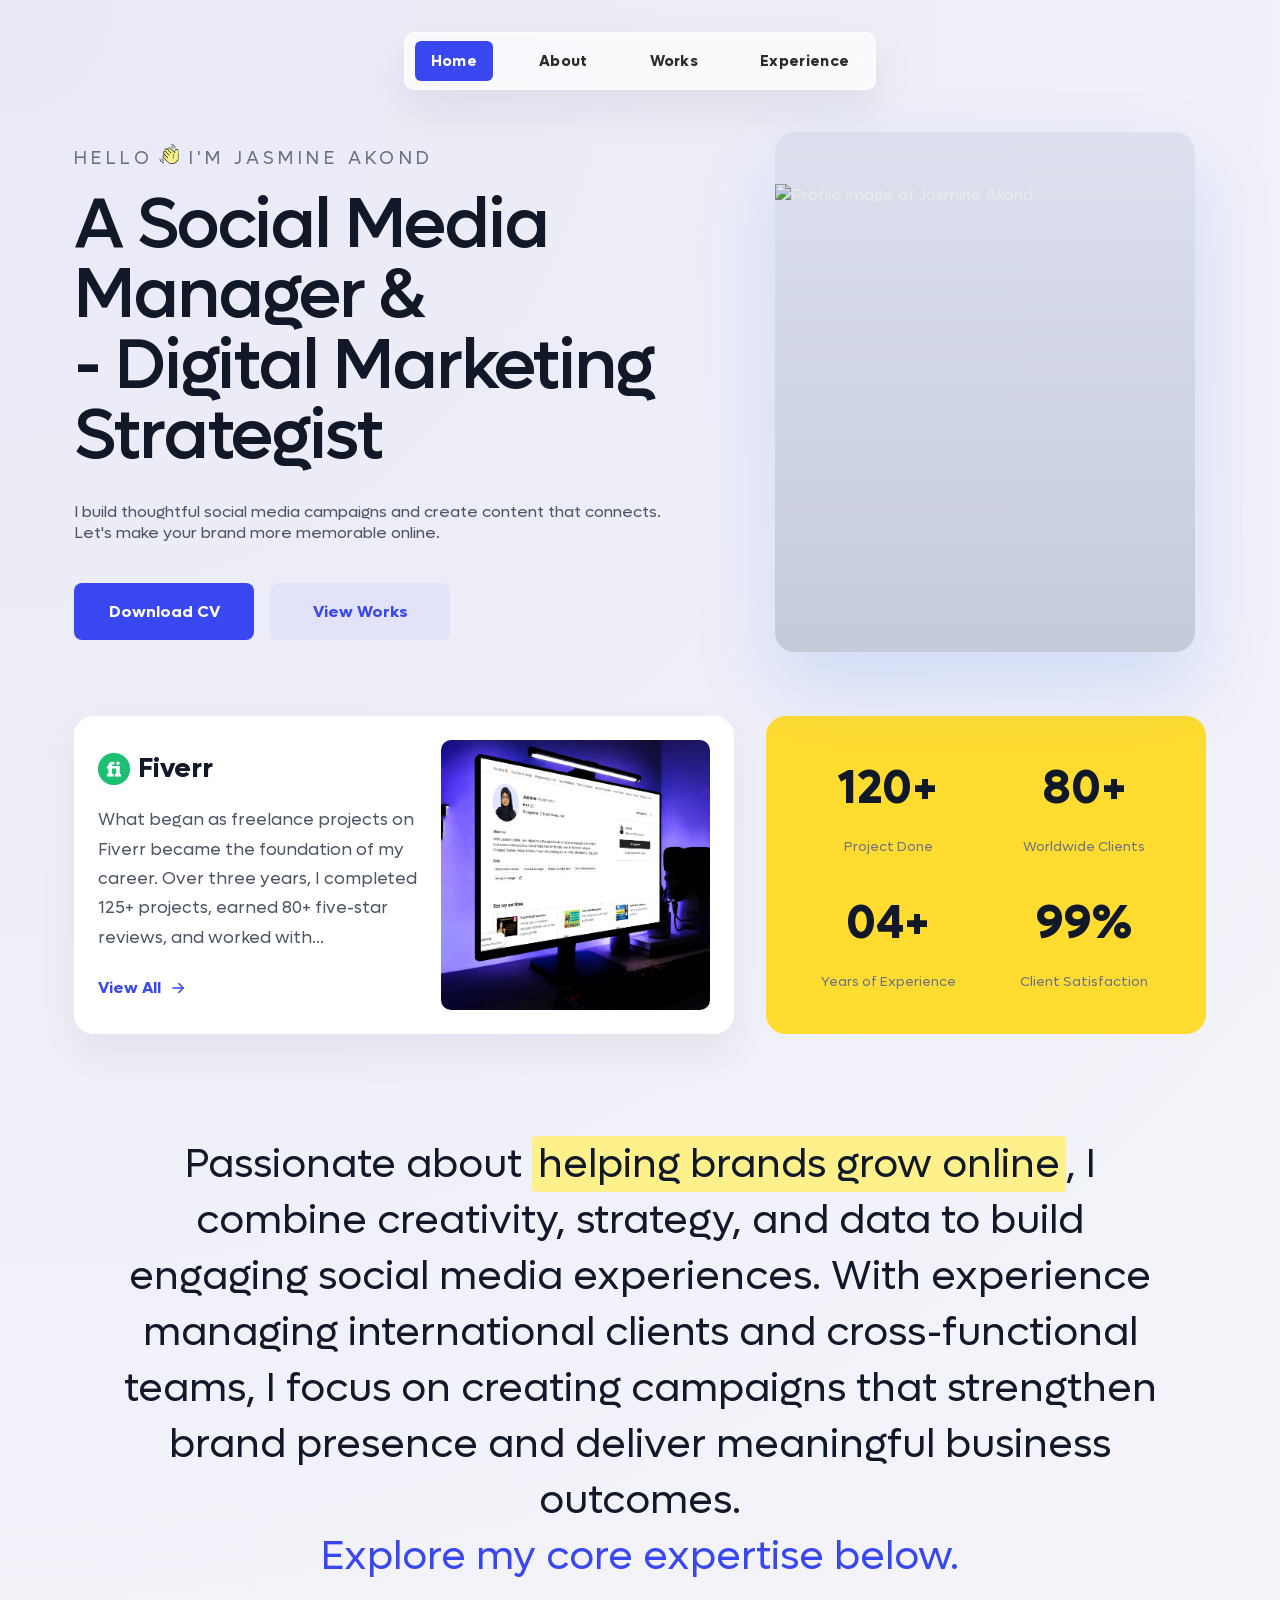
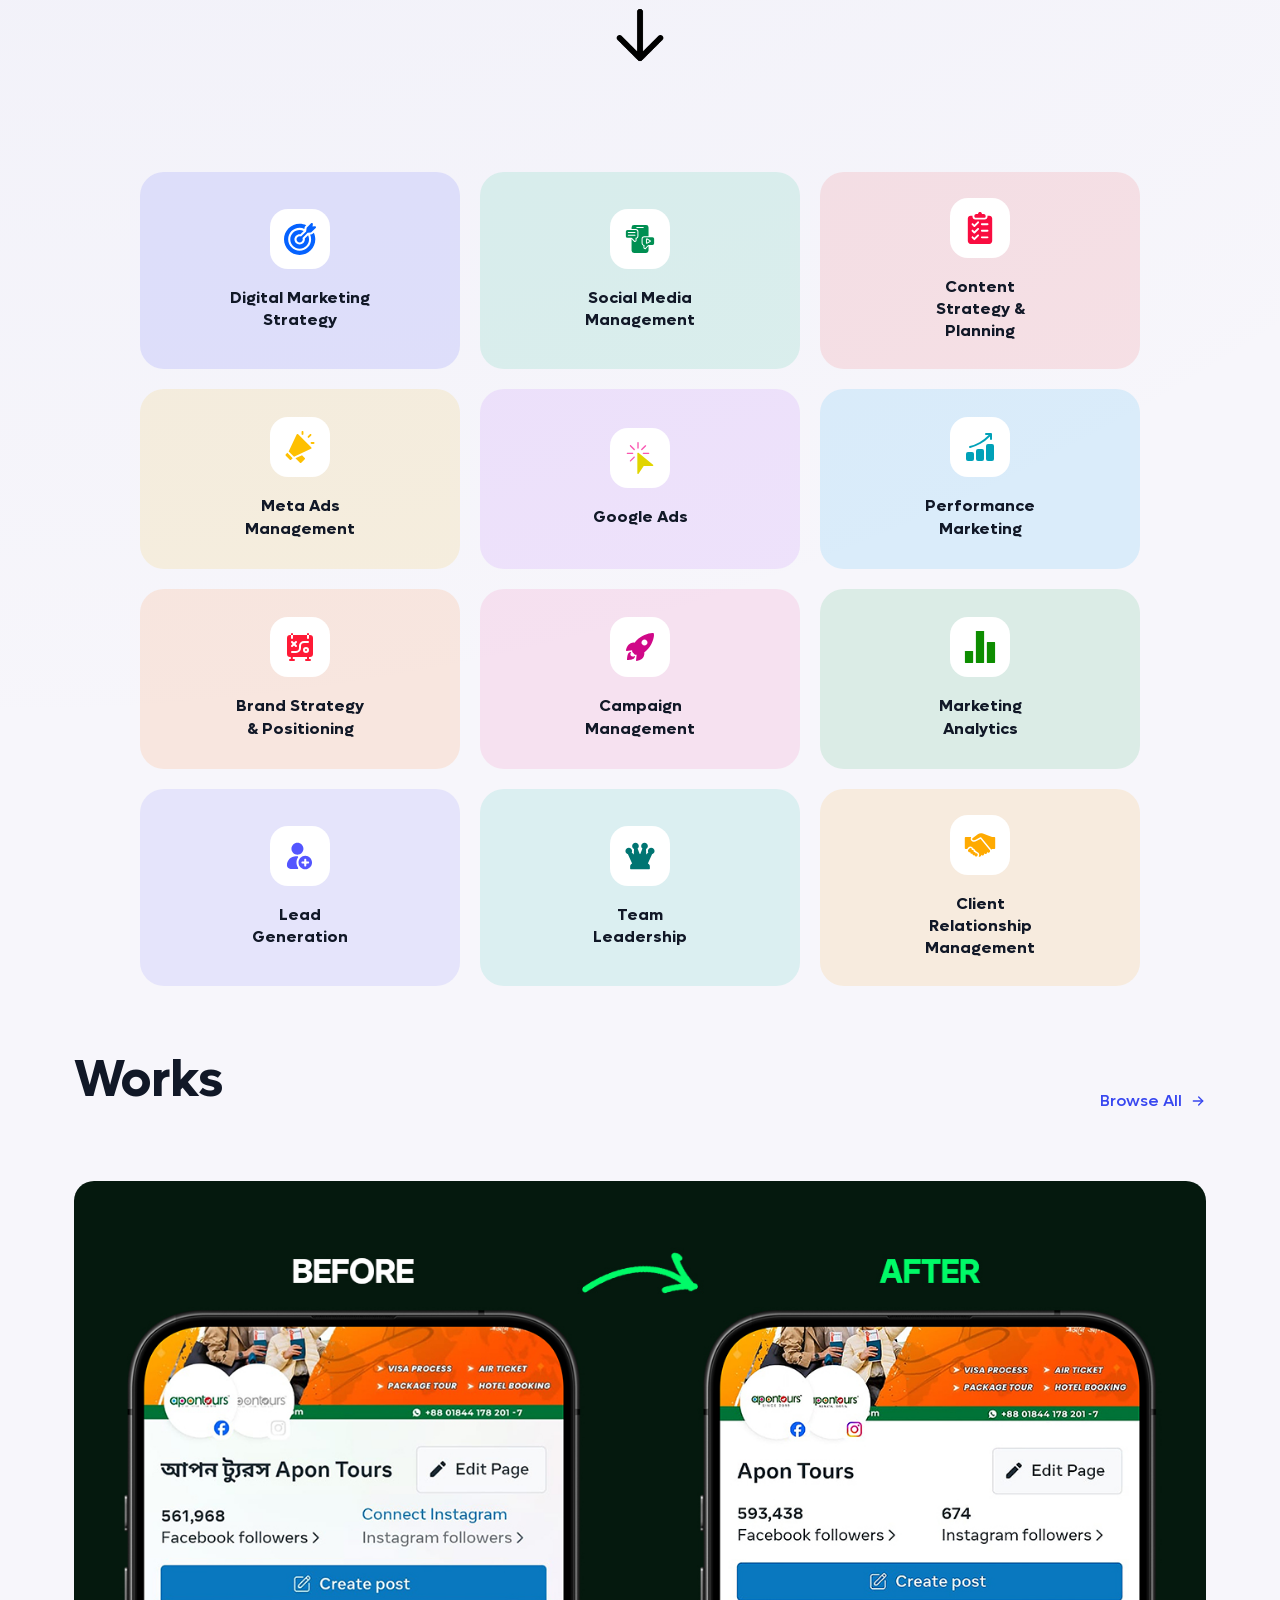
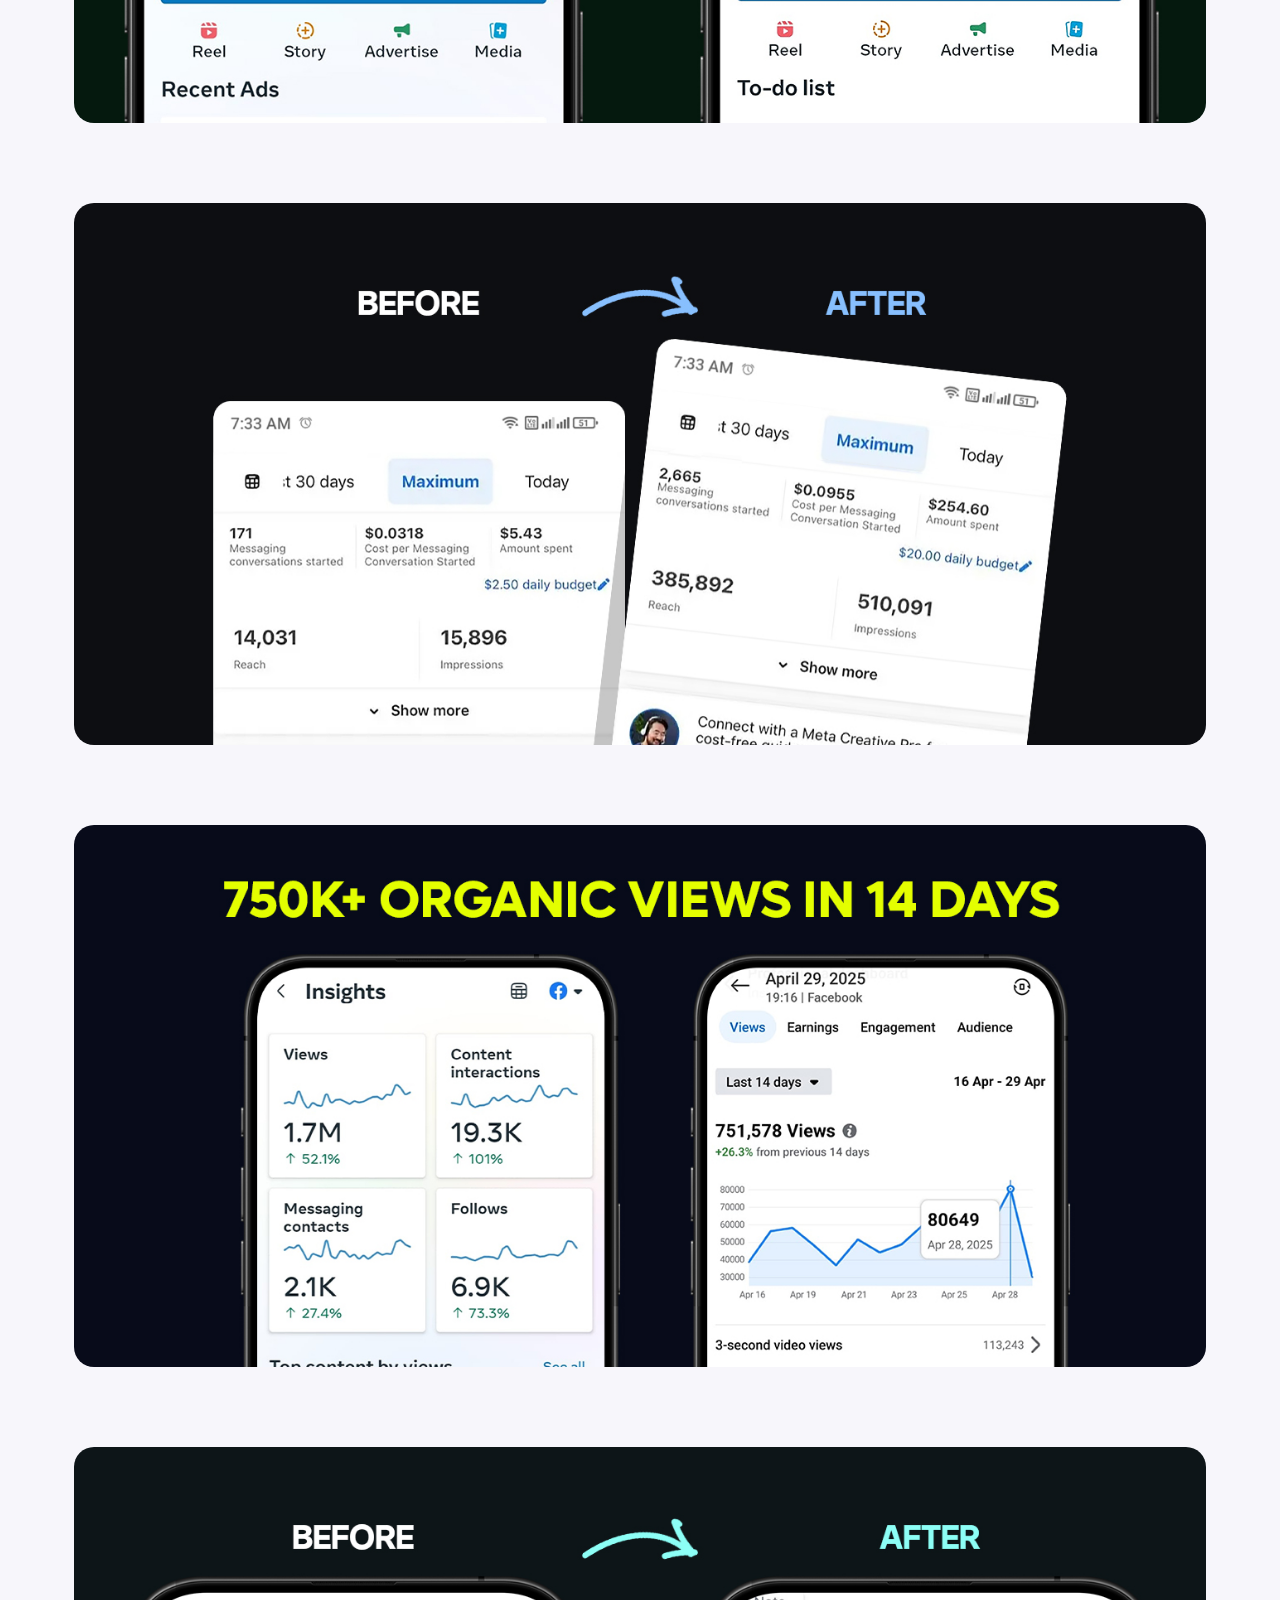
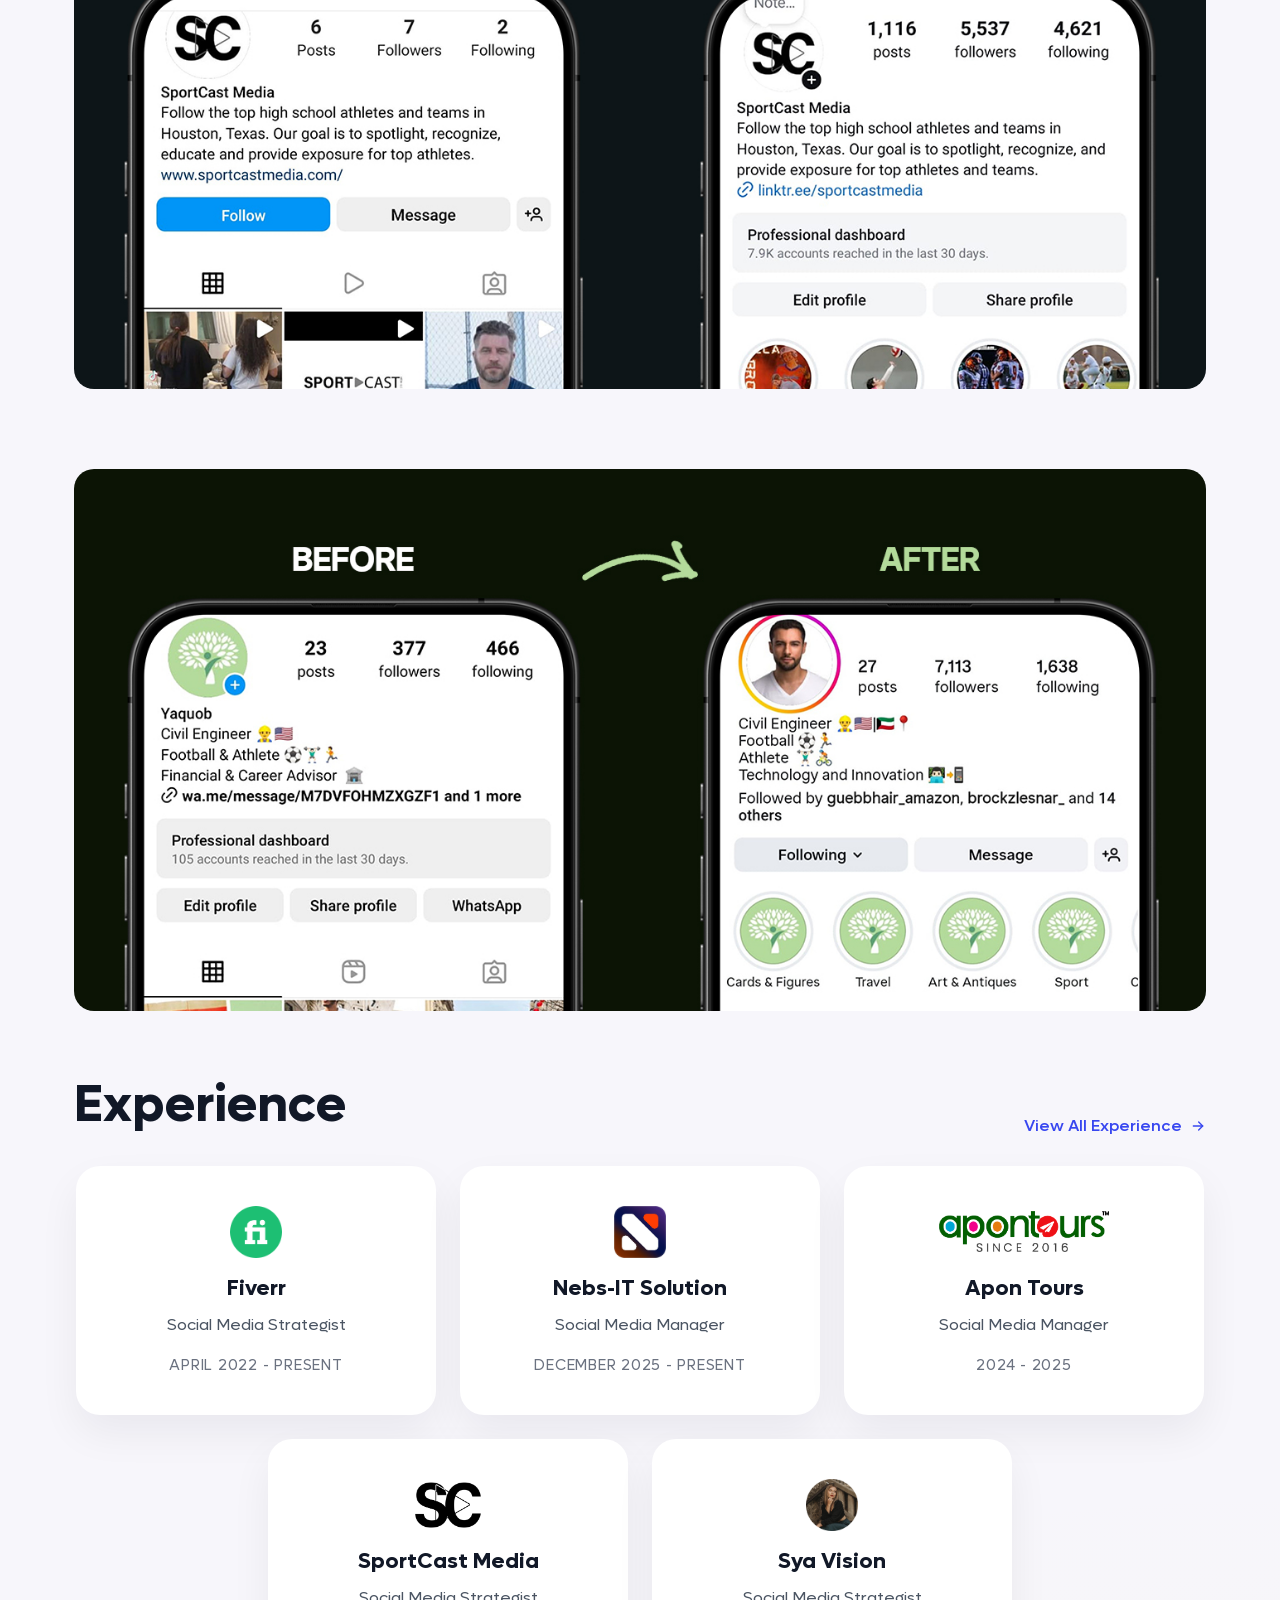
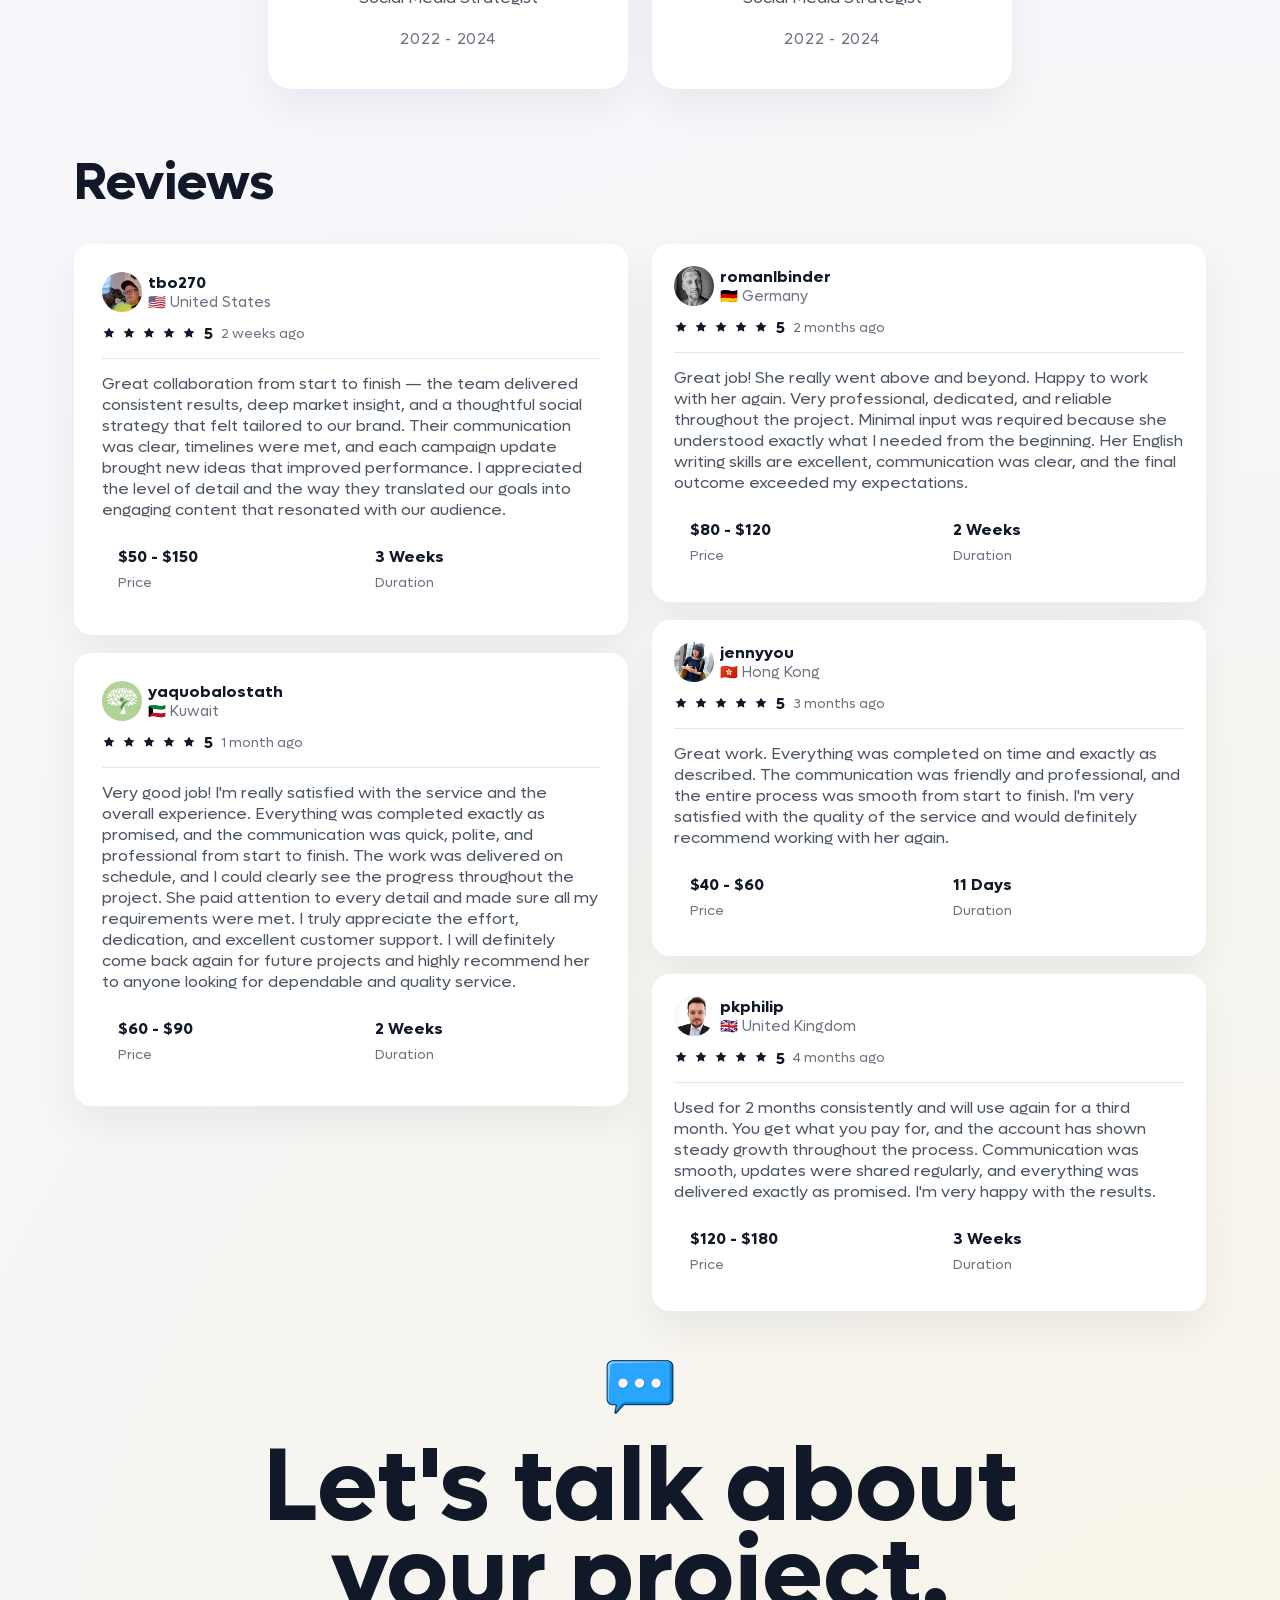
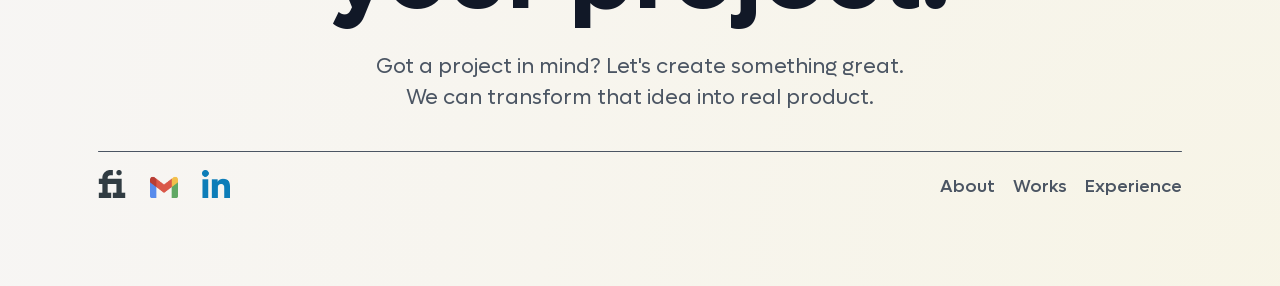
==== commit 2a3fb4e7: "Website update and cleanup (remove oversized files)" ====
--- a/index.html
+++ b/index.html
@@ -238,27 +238,27 @@
           <div class="portfolio-grid">
             <article class="portfolio-card">
               <div class="portfolio-image">
-                <img src="media/portfolio/apon_tours_v2.jpg" alt="Apon Tours portfolio image" />
+                <img src="media/portfolio/portfolio01.jpg" alt="Apon Tours portfolio image" />
               </div>
             </article>
             <article class="portfolio-card">
               <div class="portfolio-image">
-                <img src="media/portfolio/nebs_it_solution.jpg" alt="Nebs IT Solution portfolio image" />
+                <img src="media/portfolio/portfolio02.jpg" alt="Nebs IT Solution portfolio image" />
               </div>
             </article>
             <article class="portfolio-card">
               <div class="portfolio-image">
-                <img src="media/portfolio/design_monks.jpg" alt="Design Monks portfolio image" />
+                <img src="media/portfolio/portfolio03.jpg" alt="Design Monks portfolio image" />
               </div>
             </article>
             <article class="portfolio-card">
               <div class="portfolio-image">
-                <img src="media/portfolio/apon_tours_v2.jpg" alt="Apon Tours portfolio image" />
+                <img src="media/portfolio/portfolio04.jpg" alt="Apon Tours portfolio image" />
               </div>
             </article>
             <article class="portfolio-card">
               <div class="portfolio-image">
-                <img src="media/portfolio/design_monks.jpg" alt="Design Monks portfolio image" />
+                <img src="media/portfolio/portfolio05.jpg" alt="Design Monks portfolio image" />
               </div>
             </article>
           </div>
@@ -336,7 +336,7 @@
                     <svg viewBox="0 0 24 24" aria-hidden="true"><path class="star-fill" d="M12 17.3 6.2 20l1-6.1L2.5 9.5l6.2-.9L12 3l3.3 5.6 6.2.9-4.7 4.4L17.8 20z"/></svg>
                   </div>
                   <span class="reviews-score-inline">5</span>
-                  <span class="review-time">1 year ago</span>
+                  <span class="review-time">2 weeks ago</span>
                 </div>
                 <hr class="review-divider" />
                 <p class="review-text">Great collaboration from start to finish — the team delivered consistent results, deep market insight, and a thoughtful social strategy that felt tailored to our brand. Their communication was clear, timelines were met, and each campaign update brought new ideas that improved performance. I appreciated the level of detail and the way they translated our goals into engaging content that resonated with our audience.</p>
@@ -369,7 +369,7 @@
                     <svg viewBox="0 0 24 24" aria-hidden="true"><path class="star-fill" d="M12 17.3 6.2 20l1-6.1L2.5 9.5l6.2-.9L12 3l3.3 5.6 6.2.9-4.7 4.4L17.8 20z"/></svg>
                   </div>
                   <span class="reviews-score-inline">5</span>
-                  <span class="review-time">1 year ago</span>
+                  <span class="review-time">1 month ago</span>
                 </div>
                 <hr class="review-divider" />
                 <p class="review-text">Very good job! I'm really satisfied with the service and the overall experience. Everything was completed exactly as promised, and the communication was quick, polite, and professional from start to finish. The work was delivered on schedule, and I could clearly see the progress throughout the project. She paid attention to every detail and made sure all my requirements were met. I truly appreciate the effort, dedication, and excellent customer support. I will definitely come back again for future projects and highly recommend her to anyone looking for dependable and quality service.</p>
@@ -404,7 +404,7 @@
                     <svg viewBox="0 0 24 24" aria-hidden="true"><path class="star-fill" d="M12 17.3 6.2 20l1-6.1L2.5 9.5l6.2-.9L12 3l3.3 5.6 6.2.9-4.7 4.4L17.8 20z"/></svg>
                   </div>
                   <span class="reviews-score-inline">5</span>
-                  <span class="review-time">1 year ago</span>
+                  <span class="review-time">2 months ago</span>
                 </div>
                 <hr class="review-divider" />
                 <p class="review-text">Great job! She really went above and beyond. Happy to work with her again. Very professional, dedicated, and reliable throughout the project. Minimal input was required because she understood exactly what I needed from the beginning. Her English writing skills are excellent, communication was clear, and the final outcome exceeded my expectations.</p>
@@ -437,7 +437,7 @@
                     <svg viewBox="0 0 24 24" aria-hidden="true"><path class="star-fill" d="M12 17.3 6.2 20l1-6.1L2.5 9.5l6.2-.9L12 3l3.3 5.6 6.2.9-4.7 4.4L17.8 20z"/></svg>
                   </div>
                   <span class="reviews-score-inline">5</span>
-                  <span class="review-time">2 years ago</span>
+                  <span class="review-time">3 months ago</span>
                 </div>
                 <hr class="review-divider" />
                 <p class="review-text">Great work. Everything was completed on time and exactly as described. The communication was friendly and professional, and the entire process was smooth from start to finish. I'm very satisfied with the quality of the service and would definitely recommend working with her again.</p>
@@ -470,7 +470,7 @@
                     <svg viewBox="0 0 24 24" aria-hidden="true"><path class="star-fill" d="M12 17.3 6.2 20l1-6.1L2.5 9.5l6.2-.9L12 3l3.3 5.6 6.2.9-4.7 4.4L17.8 20z"/></svg>
                   </div>
                   <span class="reviews-score-inline">5</span>
-                  <span class="review-time">1 year ago</span>
+                  <span class="review-time">4 months ago</span>
                 </div>
                 <hr class="review-divider" />
                 <p class="review-text">Used for 2 months consistently and will use again for a third month. You get what you pay for, and the account has shown steady growth throughout the process. Communication was smooth, updates were shared regularly, and everything was delivered exactly as promised. I'm very happy with the results.</p>
--- a/style.css
+++ b/style.css
@@ -1045,27 +1045,11 @@
 
 .portfolio-card {
   position: sticky;
-  top: 160px;
+  top: var(--sticky-top, 160px);
   transform: none;
   width: 100%;
   max-width: 100%;
-  z-index: 1;
-}
-
-.portfolio-card:nth-child(2) {
-  z-index: 2;
-}
-
-.portfolio-card:nth-child(3) {
-  z-index: 3;
-}
-
-.portfolio-card:nth-child(4) {
-  z-index: 4;
-}
-
-.portfolio-card:nth-child(5) {
-  z-index: 5;
+  z-index: var(--stack-order, 1);
 }
 
 .portfolio-image {
